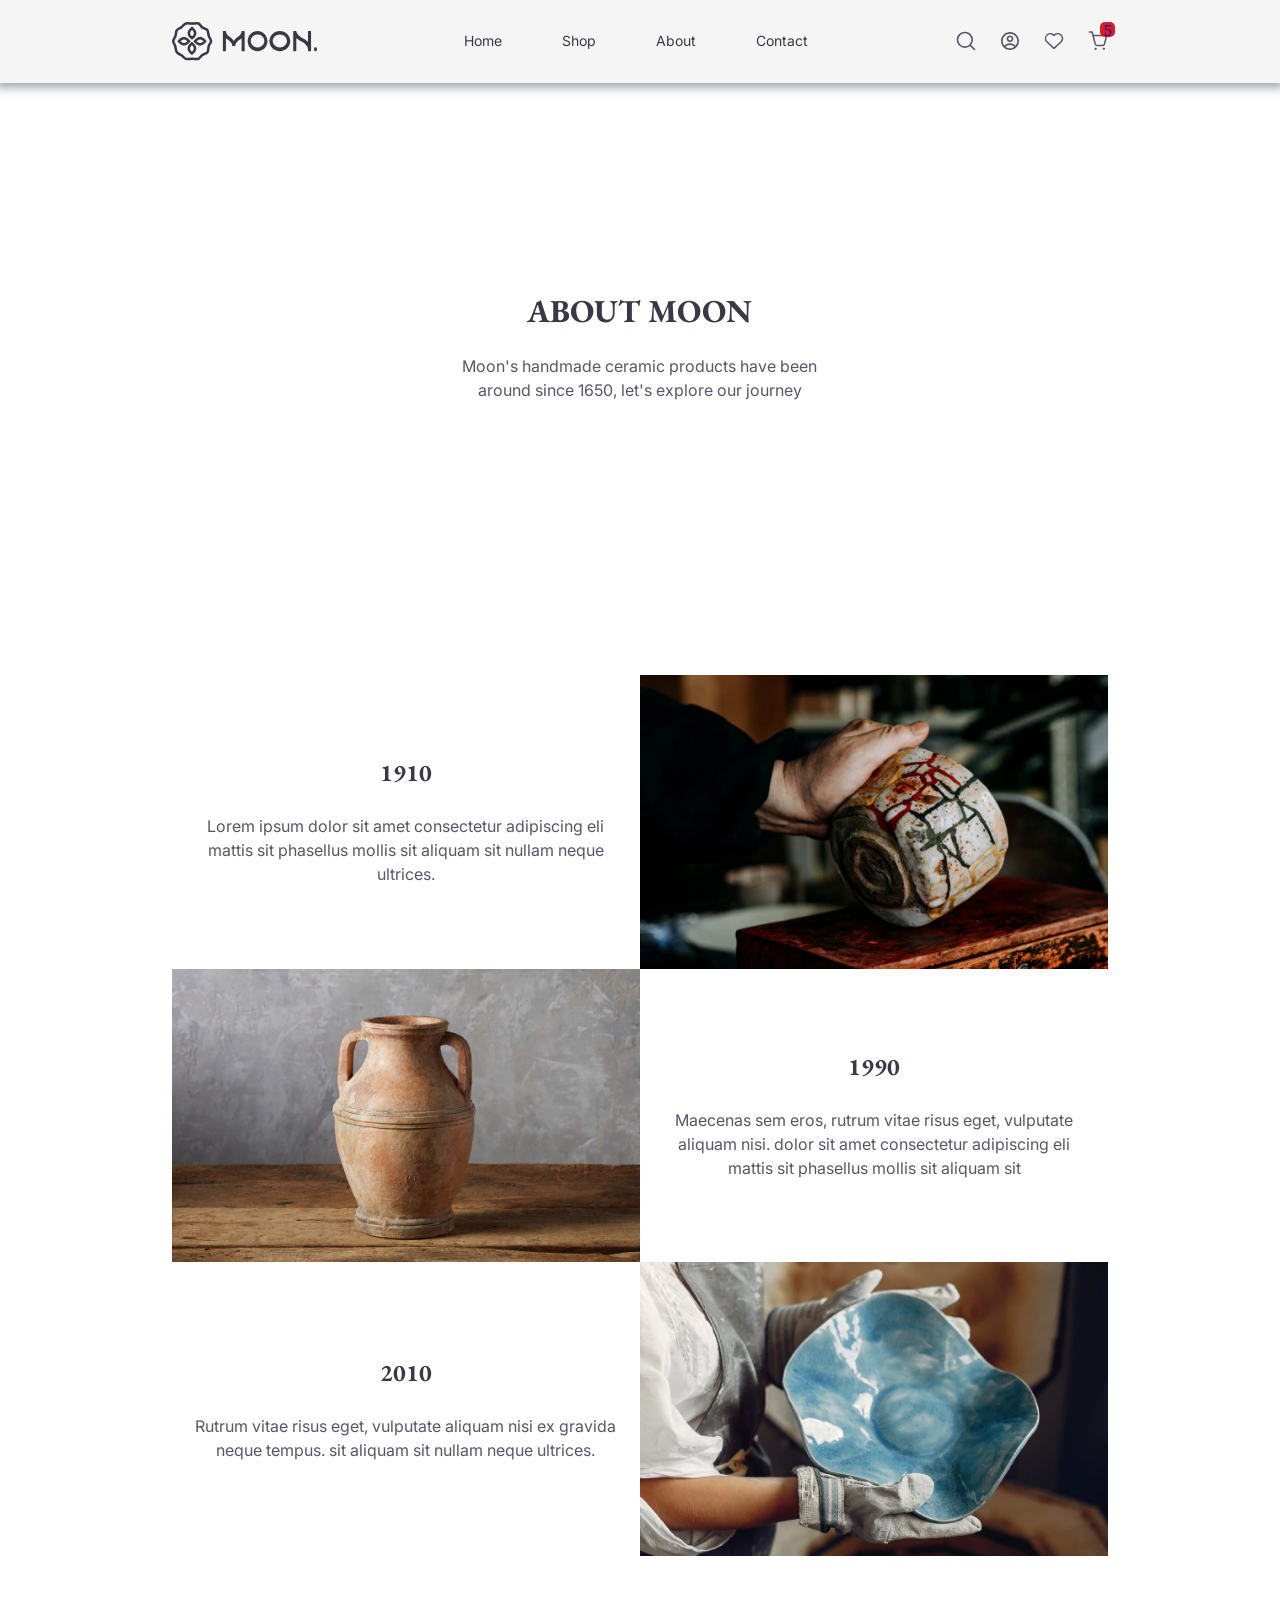
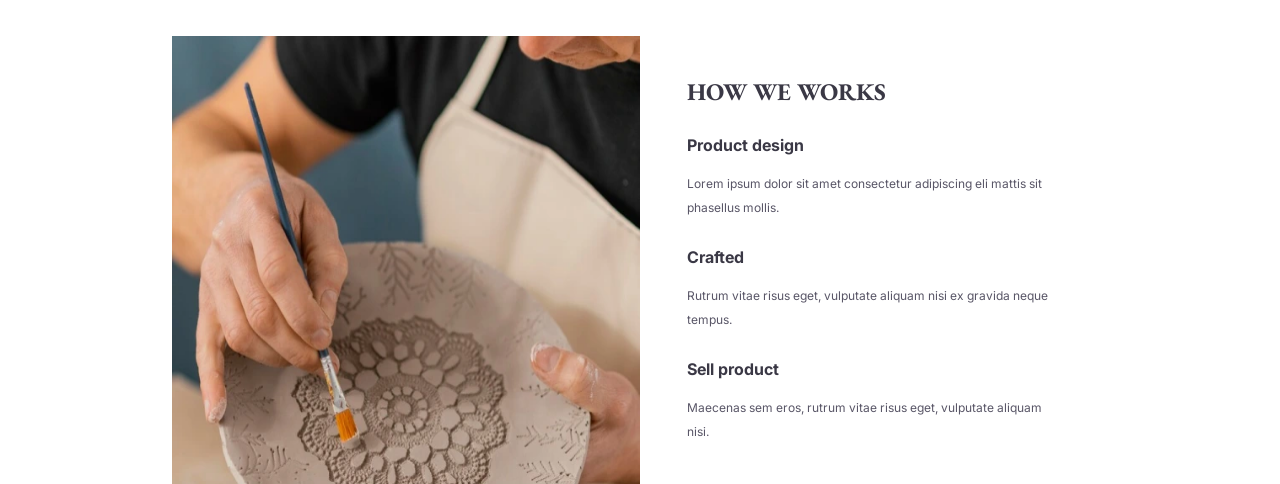
==== about.html @ b79d7571 "history and work part" ====
<!DOCTYPE html>
<html lang="en">
<head>
    <meta charset="UTF-8">
    <meta name="viewport" content="width=device-width, initial-scale=1.0">
    <meta charset="UTF-8">
    <meta name="viewport" content="width=device-width, initial-scale=1.0">
    <title>moon</title>
    <link rel="preconnect" href="https://fonts.googleapis.com">
    <link rel="preconnect" href="https://fonts.gstatic.com" crossorigin>
    <link
        href="https://fonts.googleapis.com/css2?family=EB+Garamond:ital,wght@0,400..800;1,400..800&family=Inter:ital,opsz,wght@0,14..32,100..900;1,14..32,100..900&family=Merriweather+Sans:ital,wght@0,300..800;1,300..800&family=Roboto+Mono:ital,wght@0,100..700;1,100..700&display=swap"
        rel="stylesheet">
    <link rel="stylesheet" href="./assets/css/base.css" />
    <link rel="stylesheet" href="./assets/css/style.css" />
</head>
<body>
    <div class="header">
        <div class="continer">
            <div class="row">
                <div class="menu">
                    <img src="./assets/img/menu/menu.svg" />
                </div>
                <div><!--logo-->
                    <img class="logo" src="./assets/img/menu/logo.svg" />
                    <img class="iconlogo" src="./assets/img/menu/Iconlogo.svg" />
                </div>
                <div class="list">
                    <ul>
                        <li><a href="#home">Home</a> </li>
                        <li><a href="#shop">Shop</a> </li>
                        <li><a href="#about">About</a> </li>
                        <li><a href="#contact">Contact</a> </li>

                    </ul>
                </div>
                <div class="icons">
                    <ul>
                        <li class="search"><a href="#"><img src="./assets/img/icons/Search.svg" /> </a> </li>
                        <li class="avatar"><a href="#"><img src="./assets/img/icons/Avatar.svg" /> </a> </li>
                        <li class="heart"><a href="#"><img src="./assets/img/icons/Heart.svg" /> </a> </li>
                        <li class="cart"><a href="#"><img src="./assets/img/icons/Shopping cart.svg" /></a>
                        </li>
                    </ul>
                </div>
            </div>
        </div>
    </div>
    <main>
        <section class="hero2 ">
            <div class="continer vh-min-75 d-flex d-direction t-align-mid align-center justify-center gp-5">
                <h1 class=" t_transformer mt-4 p-color fsize-l line-h-l ft-garamond">About Moon</h2>
                <p class="w-40 s-color line-h-s fsize-s ft-inter">Moon's handmade ceramic products have been around since 1650, let's explore our journey</p>
            </div>
        </section>
        <section class="history">
            <div class="continer">
                <div class="history_row d-grid grid-temp-2">
                    <div class="tex1910 d-flex d-direction justify-center align-center t-align-mid">
                        <h2 class="mb-5 ft-garamond fsize-mid line-h-m p-color">1910</h2>
                        <p class="ft-inter fsize-s line-h-s s-color">Lorem ipsum dolor sit amet consectetur adipiscing eli mattis sit phasellus mollis sit aliquam sit nullam neque ultrices.</p>
                    </div>
                    <div class="pic1910">
                        <img class="w-100" src="./assets/img/aboutpage/1910pic.webp"/>
                    </div>
                    <div class="pic1990">
                        <img  class="w-100" src="./assets/img/aboutpage/1990pic.webp"/>
                    </div>
                    <div class="tex1990 d-flex d-direction justify-center align-center t-align-mid">
                        <h2 class="mb-5 ft-garamond fsize-mid line-h-m p-color">1990</h2>
                        <p class="ft-inter fsize-s line-h-s s-color">Maecenas sem eros, rutrum vitae risus eget, vulputate aliquam nisi. dolor sit amet consectetur adipiscing eli mattis sit phasellus mollis sit aliquam sit</p>
                    </div>
                    <div class="tex2010 d-flex d-direction justify-center align-center t-align-mid">
                        <h2 class="mb-5 ft-garamond fsize-mid line-h-m p-color">2010</h2>
                        <p class="ft-inter fsize-s line-h-s s-color">Rutrum vitae risus eget, vulputate aliquam nisi ex gravida neque tempus. sit aliquam sit nullam neque ultrices.</p>
                    </div>
                    <div class="pic2010">
                        <img  class="w-100" src="./assets/img/aboutpage/2010pic.webp"/>
                    </div>
                </div>
            </div>
        </section>
        <section class="work pt20-4">
            <div class="continer">
                <div class="work_row d-grid grid-temp-2">
                    <div class="work_pic">
                        <img class="min-h-100" src="./assets/img/aboutpage/how we work.webp"/>
                    </div> 
                    <div class="work-tex d-flex d-direction gp-5 justify-center align-center t-align-left">
                        <h2 class="pt20-2 align-start w-80 fsize-mid weight-700 p-color line-h-m t_transformer ft-garamond">How we works</h2>
                        
                        <div class="w-80">
                            <h3 class="p-color line-h-s ft-inter fsize-s">Product design</h3>
                            <p class="mt-3 fsize-xs ft-inter line-h-s s-color">Lorem ipsum dolor sit amet consectetur adipiscing eli mattis sit phasellus mollis.</p>
                        </div>
                        <div class="w-80">
                            <h3 class="p-color line-h-s ft-inter fsize-s">Crafted</h3>
                            <p class="mt-3 fsize-xs ft-inter line-h-s s-color">Rutrum vitae risus eget, vulputate aliquam nisi ex gravida neque tempus.</p>
                        </div>
                        <div class="w-80">
                            <h3 class="p-color line-h-s ft-inter fsize-s">Sell product</h3>
                            <p class="pb20-2 mt-3 fsize-xs ft-inter line-h-s s-color">Maecenas sem eros, rutrum vitae risus eget, vulputate aliquam nisi.</p>
                        </div>
                    </div>
                </div>
            </div>
        </section>
    </main>
</body>
</html>
---- assets/css/base.css ----
*{
    margin: 0;
    padding: 0;
    box-sizing: border-box;
}
html{
    scroll-behavior: smooth;
    --spacer: 5px;
    --spacer2:20px;
    --fontfamily-inter: "Inter", sans-serif; 
    --fontfamily-garamond:"EB Garamond", serif;
    --fontfamily-sans-serif: "Merriweather Sans","sans-serif";
    --fontfamily-monospace:  "monospace","SFMono-Regular"," Menlo";
    --primarycolor:#3A3845; 
    --secondarycolor:#595667;
    --color-black:#000;
    --color-gray1:#6c757d;
    --color-gray2:#343a40;
    --color-white:#E5E5E5;
    --color-orang:#f4623a;
    --color-daner:#ff0000;
    --color-sucsses:#008000;
    --color-teal:#008080;
}
.continer{
    width:calc( 100% - (20% * 2));
    margin: 0 auto;

}
.row {
display: flex;
flex-wrap: wrap;
align-items: center;
justify-content: space-between;
}
nav{
    list-style-type: none;
}
a{
    text-decoration: none;
}
input{
    border: none;
}
.border_non{
    border: none;
}
.border-rad-1{
    border-radius: 10px;
}
.border-rad-2{
    border-radius: 20px;
}
.border-rad-3{
    border-radius: 30px;
}
.border-rad-4{
    border-radius: 40px;
}
.border-rad-5{
    border-radius: 50px;
}
.border-rad{
    border-radius: var(--spacer);
}
.border-tl{
    border-top-left-radius:var(--spacer);
}
.border-tr{
    border-top-right-radius:var(--spacer);
}
.border-bl{
    border-bottom-left-radius:var(--spacer);
}
.border-br{
    border-bottom-right-radius:var(--spacer);
}
.d-flex{
    display: flex;
}
.gp-1{
    gap: var(--spacer);
}
.gp-2{
    gap: calc(var(--spacer) * 2);
}
.gp-3{
    gap: calc(var(--spacer) * 3);
}
.gp-4{
    gap: calc(var(--spacer) * 4);
}
.gp-5{
    gap: calc(var(--spacer) * 5);
}
.gp-6{
    gap: calc(var(--spacer) * 6);
}
.f-wrap{
    flex-wrap: wrap;
}
.f-nowrap{
    flex-wrap: nowrap;
}
.justify-between{
    justify-content: space-between;
}
.justify-evenly{
    justify-content: space-evenly;
}
.justify-around{
    justify-content: space-around;
}
.justify-start{
    justify-content: flex-start;
}
.justify-center{
    justify-content:center;
}
.justify-end{
    justify-content: flex-end;
}
.align-start{
    align-items: flex-start;
}
.align-center{
    align-items: center;
}
.align-end{
    align-items: flex-end;
}
.align-stretch{
    align-items: stretch;
}
.t-align-left{
    text-align: left;
}
.t-align-mid{
    text-align: center;
}
.t-align-right{
    text-align: right;
}
.d-direction{
flex-direction: column;
}
.d-revdirection{
flex-direction:column-reverse;
}
.f-order-1{
    order: 1;
}
.f-order{
    order: -1;
}
.f-grow{
    flex-grow: 1;
}
.d-grid{
    display: grid
}
.grid-tempauto-1{
    grid-template-columns: repeat(auto-fit , minmax( 150px , 1fr ));
}
.grid-tempauto-2{
    grid-template-columns: repeat(auto-fit , minmax( 250px , 1fr ));
}
.grid-tempauto-3{
    grid-template-columns: repeat(auto-fit , minmax( 300px , 1fr ));
}
.grid-tempauto-4{
    grid-template-columns: repeat(auto-fit , minmax( 350px , 1fr ));
}
.grid-tempauto-5{
    grid-template-columns: repeat(auto-fit , minmax( 400px , 1fr ));
}
.grid-temp-1{
    grid-template-columns: repeat(1,1fr );
}
.grid-temp-2{
    grid-template-columns: repeat(2,1fr );
}
.grid-temp-3{
    grid-template-columns: repeat(3,1fr );
}
.grid-temp-4{
    grid-template-columns: repeat(4,1fr );
}
.grid-temp-5{
    grid-template-columns: repeat(5,1fr );
}
.d-block{
    display: block;
}
.d-hidden{
    display: none;
}
.visible{
    visibility: hidden;
}
.opacity-1{
    opacity: 0;
}
.opacity-2{
    opacity: 0.5;
}
.opacity-3{
    opacity: 1;
}
.flow-hiden{
    overflow: hidden;
}
.flow-scroll{
    overflow:scroll;
}
.flow-auto{
    overflow: auto;
}
.pt-1{
    padding-top: var(--spacer);
}
.pt-2{
    padding-top:calc( var(--spacer) * 2 );
}
.pt-3{
    padding-top:calc( var(--spacer) * 3 );
}
.pt-4{
    padding-top:calc( var(--spacer) * 4 );
}
.pt-5{
    padding-top:calc( var(--spacer) * 5 );
}
.pb-1{
    padding-bottom: var(--spacer);
}
.pb-2{
    padding-bottom:calc( var(--spacer) * 2 );
}
.pb-3{
    padding-bottom:calc( var(--spacer) * 3 );
}
.pb-4{
    padding-bottom:calc( var(--spacer) * 4 );
}
.pb-5{
    padding-bottom:calc( var(--spacer) * 5 );
}
.ptb-1{
    padding-top: var(--spacer);
    padding-bottom: var(--spacer);
}
.ptb-2{
    padding-top:calc( var(--spacer) * 2 );
    padding-bottom:calc( var(--spacer) * 2 );
}
.ptb-3{
    padding-top:calc( var(--spacer) * 3 );
    padding-bottom:calc( var(--spacer) * 3 );
}
.ptb-4{
    padding-top:calc( var(--spacer) * 4 );
    padding-bottom:calc( var(--spacer) * 4 );
}
.ptb-5{
    padding-top:calc( var(--spacer) * 5 );
    padding-bottom:calc( var(--spacer) * 5 );
}
.pr-1{
    padding-right: var(--spacer);
}
.pr-2{
    padding-right:calc( var(--spacer) * 2 );
}
.pr-3{
    padding-right:calc( var(--spacer) * 3 );
}
.pr-4{
    padding-right:calc( var(--spacer) * 4 );
}
.pr-5{
    padding-right:calc( var(--spacer) * 5 );
}
.pl-1{
    padding-left: var(--spacer);
}
.pl-2{
    padding-left:calc( var(--spacer) * 2 );
}
.pl-3{
    padding-left:calc( var(--spacer) * 3 );
}
.pl-4{
    padding-left:calc( var(--spacer) * 4 );
}
.pl-5{
    padding-left:calc( var(--spacer) * 5 );
}
.prl-1{
    padding-right: var(--spacer);
    padding-left: var(--spacer);
}
.prl-2{
    padding-right:calc( var(--spacer) * 2 );
    padding-left:calc( var(--spacer) * 2 );
}
.prl-3{
    padding-right:calc( var(--spacer) * 3 );
    padding-left:calc( var(--spacer) * 3 );
}
.prl-4{
    padding-right:calc( var(--spacer) * 4 );
    padding-left:calc( var(--spacer) * 4 );
}
.prl-5{
    padding-right:calc( var(--spacer) * 5 );
    padding-left:calc( var(--spacer) * 5 );
}
.p-1{
    padding-top: var(--spacer);
    padding-bottom: var(--spacer);
    padding-right: var(--spacer);
    padding-left: var(--spacer);
}
.p-2{
    padding-top:calc( var(--spacer) * 2 );
    padding-bottom:calc( var(--spacer) * 2 );
    padding-right:calc( var(--spacer) * 2 );
    padding-left:calc( var(--spacer) * 2 );
}
.p-3{
    padding-top:calc( var(--spacer) * 3 );
    padding-bottom:calc( var(--spacer) * 3 );
    padding-right:calc( var(--spacer) * 3 );
    padding-left:calc( var(--spacer) * 3 );
}
.p-4{
    padding-top:calc( var(--spacer) * 4 );
    padding-bottom:calc( var(--spacer) * 4 );
    padding-right:calc( var(--spacer) * 4 );
    padding-left:calc( var(--spacer) * 4 );
}
.p-5{
    padding-top:calc( var(--spacer) * 5 );
    padding-bottom:calc( var(--spacer) * 5 );
    padding-right:calc( var(--spacer) * 5 );
    padding-left:calc( var(--spacer) * 5 );
}
.m-auto{
    margin: 0 auto;
}
.mt-1{
    margin-top: var(--spacer);
}
.mt-2{
    margin-top:calc( var(--spacer) * 2 );
}
.mt-3{
    margin-top:calc( var(--spacer) * 3 );
}
.mt-4{
    margin-top:calc( var(--spacer) * 4 );
}
.mt-5{
    margin-top:calc( var(--spacer) * 5 );
}
.mb-1{
    margin-bottom: var(--spacer);
}
.mb-2{
    margin-bottom:calc( var(--spacer) * 2 );
}
.mb-3{
    margin-bottom:calc( var(--spacer) * 3 );
}
.mb-4{
    margin-bottom:calc( var(--spacer) * 4 );
}
.mb-5{
    margin-bottom:calc( var(--spacer) * 5 );
}
.mtb-1{
    margin-top: var(--spacer);
    margin-bottom: var(--spacer);
}
.mtb-2{
    margin-top:calc( var(--spacer) * 2 );
    margin-bottom:calc( var(--spacer) * 2 );
}
.mtb-3{
    margin-top:calc( var(--spacer) * 3 );
    margin-bottom:calc( var(--spacer) * 3 );
}
.mtb-4{
    margin-top:calc( var(--spacer) * 4 );
    margin-bottom:calc( var(--spacer) * 4 );
}
.mtb-5{
    margin-top:calc( var(--spacer) * 5 );
    margin-bottom:calc( var(--spacer) * 5 );
}
.mr-1{
    margin-right: var(--spacer);
}
.mr-2{
    margin-right:calc( var(--spacer) * 2 );
}
.mr-3{
    margin-right:calc( var(--spacer) * 3 );
}
.mr-4{
    margin-right:calc( var(--spacer) * 4 );
}
.mr-5{
    margin-right:calc( var(--spacer) * 5 );
}
.ml-1{
    margin-left: var(--spacer);
}
.ml-2{
    margin-left:calc( var(--spacer) * 2 );
}
.ml-3{
    margin-left:calc( var(--spacer) * 3 );
}
.ml-4{
    margin-left:calc( var(--spacer) * 4 );
}
.ml-5{
    margin-left:calc( var(--spacer) * 5 );
}
.mrl-1{
    margin-right: var(--spacer);
    margin-left: var(--spacer);
}
.mrl-2{
    margin-right:calc( var(--spacer) * 2 );
    margin-left:calc( var(--spacer) * 2 );
}
.mrl-3{
    margin-right:calc( var(--spacer) * 3 );
    margin-left:calc( var(--spacer) * 3 );
}
.mrl-4{
    margin-right:calc( var(--spacer) * 4 );
    margin-left:calc( var(--spacer) * 4 );
}
.mrl-5{
    margin-right:calc( var(--spacer) * 5 );
    margin-left:calc( var(--spacer) * 5 );
}
.m-1{
    margin-top: var(--spacer);
    margin-bottom: var(--spacer);
    margin-right: var(--spacer);
    margin-left: var(--spacer);
}
.m-2{
    margin-top:calc( var(--spacer) * 2 );
    margin-bottom:calc( var(--spacer) * 2 );
    margin-right:calc( var(--spacer) * 2 );
    margin-left:calc( var(--spacer) * 2 );
}
.m-3{
    margin-top:calc( var(--spacer) * 3 );
    margin-bottom:calc( var(--spacer) * 3 );
    margin-right:calc( var(--spacer) * 3 );
    margin-left:calc( var(--spacer) * 3 );
}
.m-4{
    margin-top:calc( var(--spacer) * 4 );
    margin-bottom:calc( var(--spacer) * 4 );
    margin-right:calc( var(--spacer) * 4 );
    margin-left:calc( var(--spacer) * 4 );
}
.m-5{
    margin-top:calc( var(--spacer) * 5 );
    margin-bottom:calc( var(--spacer) * 5 );
    margin-right:calc( var(--spacer) * 5 );
    margin-left:calc( var(--spacer) * 5 );
}
.pt20-1{
    padding-top: var(--spacer2);
}
.pt20-2{
    padding-top:calc( var(--spacer2) * 2 );
}
.pt20-3{
    padding-top:calc( var(--spacer2) * 3 );
}
.pt20-4{
    padding-top:calc( var(--spacer2) * 4 );
}
.pt20-5{
    padding-top:calc( var(--spacer2) * 5 );
}
.pb20-1{
    padding-bottom: var(--spacer2);
}
.pb20-2{
    padding-bottom:calc( var(--spacer2) * 2 );
}
.pb20-3{
    padding-bottom:calc( var(--spacer2) * 3 );
}
.pb20-4{
    padding-bottom:calc( var(--spacer2) * 4 );
}
.pb20-5{
    padding-bottom:calc( var(--spacer2) * 5 );
}
.ptb20-1{
    padding-top: var(--spacer2);
    padding-bottom: var(--spacer2);
}
.ptb20-2{
    padding-top:calc( var(--spacer2) * 2 );
    padding-bottom:calc( var(--spacer2) * 2 );
}
.ptb20-3{
    padding-top:calc( var(--spacer2) * 3 );
    padding-bottom:calc( var(--spacer2) * 3 );
}
.ptb20-4{
    padding-top:calc( var(--spacer2) * 4 );
    padding-bottom:calc( var(--spacer2) * 4 );
}
.ptb20-5{
    padding-top:calc( var(--spacer2) * 5 );
    padding-bottom:calc( var(--spacer2) * 5 );
}
.pr20-1{
    padding-right: var(--spacer2);
}
.pr20-2{
    padding-right:calc( var(--spacer2) * 2 );
}
.pr20-3{
    padding-right:calc( var(--spacer2) * 3 );
}
.pr20-4{
    padding-right:calc( var(--spacer2) * 4 );
}
.pr20-5{
    padding-right:calc( var(--spacer2) * 5 );
}
.pl20-1{
    padding-left: var(--spacer2);
}
.pl20-2{
    padding-left:calc( var(--spacer2) * 2 );
}
.pl20-3{
    padding-left:calc( var(--spacer2) * 3 );
}
.pl20-4{
    padding-left:calc( var(--spacer2) * 4 );
}
.pl20-5{
    padding-left:calc( var(--spacer2) * 5 );
}
.prl20-1{
    padding-right: var(--spacer2);
    padding-left: var(--spacer2);
}
.prl20-2{
    padding-right:calc( var(--spacer2) * 2 );
    padding-left:calc( var(--spacer2) * 2 );
}
.prl20-3{
    padding-right:calc( var(--spacer2) * 3 );
    padding-left:calc( var(--spacer2) * 3 );
}
.prl20-4{
    padding-right:calc( var(--spacer2) * 4 );
    padding-left:calc( var(--spacer2) * 4 );
}
.prl20-5{
    padding-right:calc( var(--spacer2) * 5 );
    padding-left:calc( var(--spacer2) * 5 );
}
.p20-1{
    padding-top: var(--spacer2);
    padding-bottom: var(--spacer2);
    padding-right: var(--spacer2);
    padding-left: var(--spacer2);
}
.p20-2{
    padding-top:calc( var(--spacer2) * 2 );
    padding-bottom:calc( var(--spacer2) * 2 );
    padding-right:calc( var(--spacer2) * 2 );
    padding-left:calc( var(--spacer2) * 2 );
}
.p20-3{
    padding-top:calc( var(--spacer2) * 3 );
    padding-bottom:calc( var(--spacer2) * 3 );
    padding-right:calc( var(--spacer2) * 3 );
    padding-left:calc( var(--spacer2) * 3 );
}
.p20-4{
    padding-top:calc( var(--spacer2) * 4 );
    padding-bottom:calc( var(--spacer2) * 4 );
    padding-right:calc( var(--spacer2) * 4 );
    padding-left:calc( var(--spacer2) * 4 );
}
.p20-5{
    padding-top:calc( var(--spacer2) * 5 );
    padding-bottom:calc( var(--spacer2) * 5 );
    padding-right:calc( var(--spacer2) * 5 );
    padding-left:calc( var(--spacer2) * 5 );
}
.mt20-1{
    margin-top: var(--spacer2);
}
.mt20-2{
    margin-top:calc( var(--spacer2) * 2 );
}
.mt20-3{
    margin-top:calc( var(--spacer2) * 3 );
}
.mt20-4{
    margin-top:calc( var(--spacer2) * 4 );
}
.mt20-5{
    margin-top:calc( var(--spacer2) * 5 );
}
.mb20-1{
    margin-bottom: var(--spacer2);
}
.mb20-2{
    margin-bottom:calc( var(--spacer2) * 2 );
}
.mb20-3{
    margin-bottom:calc( var(--spacer2) * 3 );
}
.mb20-4{
    margin-bottom:calc( var(--spacer2) * 4 );
}
.mb20-5{
    margin-bottom:calc( var(--spacer2) * 5 );
}
.mtb20-1{
    margin-top: var(--spacer2);
    margin-bottom: var(--spacer2);
}
.mtb20-2{
    margin-top:calc( var(--spacer2) * 2 );
    margin-bottom:calc( var(--spacer2) * 2 );
}
.mtb20-3{
    margin-top:calc( var(--spacer2) * 3 );
    margin-bottom:calc( var(--spacer2) * 3 );
}
.mtb20-4{
    margin-top:calc( var(--spacer2) * 4 );
    margin-bottom:calc( var(--spacer2) * 4 );
}
.mtb20-5{
    margin-top:calc( var(--spacer2) * 5 );
    margin-bottom:calc( var(--spacer2) * 5 );
}
.mr20-1{
    margin-right: var(--spacer2);
}
.mr20-2{
    margin-right:calc( var(--spacer2) * 2 );
}
.mr20-3{
    margin-right:calc( var(--spacer2) * 3 );
}
.mr20-4{
    margin-right:calc( var(--spacer2) * 4 );
}
.mr20-5{
    margin-right:calc( var(--spacer2) * 5 );
}
.ml2020-1{
    margin-left: var(--spacer2);
}
.ml20-2{
    margin-left:calc( var(--spacer2) * 2 );
}
.ml20-3{
    margin-left:calc( var(--spacer2) * 3 );
}
.ml20-4{
    margin-left:calc( var(--spacer2) * 4 );
}
.ml20-5{
    margin-left:calc( var(--spacer2) * 5 );
}
.mrl20-1{
    margin-right: var(--spacer2);
    margin-left: var(--spacer2);
}
.mrl20-2{
    margin-right:calc( var(--spacer2) * 2 );
    margin-left:calc( var(--spacer2) * 2 );
}
.mrl20-3{
    margin-right:calc( var(--spacer2) * 3 );
    margin-left:calc( var(--spacer2) * 3 );
}
.mrl20-4{
    margin-right:calc( var(--spacer2) * 4 );
    margin-left:calc( var(--spacer2) * 4 );
}
.mrl20-5{
    margin-right:calc( var(--spacer2) * 5 );
    margin-left:calc( var(--spacer2) * 5 );
}
.m20-1{
    margin-top: var(--spacer2);
    margin-bottom: var(--spacer2);
    margin-right: var(--spacer2);
    margin-left: var(--spacer2);
}
.m20-2{
    margin-top:calc( var(--spacer2) * 2 );
    margin-bottom:calc( var(--spacer2) * 2 );
    margin-right:calc( var(--spacer2) * 2 );
    margin-left:calc( var(--spacer2) * 2 );
}
.m20-3{
    margin-top:calc( var(--spacer2) * 3 );
    margin-bottom:calc( var(--spacer2) * 3 );
    margin-right:calc( var(--spacer2) * 3 );
    margin-left:calc( var(--spacer2) * 3 );
}
.m20-4{
    margin-top:calc( var(--spacer2) * 4 );
    margin-bottom:calc( var(--spacer2) * 4 );
    margin-right:calc( var(--spacer2) * 4 );
    margin-left:calc( var(--spacer2) * 4 );
}
.m20-5{
    margin-top:calc( var(--spacer2) * 5 );
    margin-bottom:calc( var(--spacer2) * 5 );
    margin-right:calc( var(--spacer2) * 5 );
    margin-left:calc( var(--spacer2) * 5 );
}
.fsize-xs{
    font-size:clamp(9px, 2vw, 12px);
}
.fsize-s{
    font-size: clamp(12px, 2vw, 16px);
}
.fsize-mid{
font-size:clamp(15px, 2vw, 24px);
}
.fsize-l{
    font-size: clamp(17px, 5vw, 32px);
}
.fsize-xl{
    font-size:clamp(18px, 5vw, 48px) ;
}
.t_transformer{
    text-transform:uppercase;
}
.ft-inter{
    font-family:  var(--fontfamily-inter);
}
.ft-garamond{
    font-family:var(--fontfamily-garamond) ;
}
.ft-sans-serif{
    font-family: var(--fontfamily-sans-serif);
}
.ft-monospace{
    font-family:var(--fontfamily-monospace) ;
}
.weight-500{
    font-weight: 500;
}
.weight-700{
    font-weight: 700;
}
.line-h-s{
    line-height: 24px;
}
.line-h-m{
    line-height: 32px;
}
.line-h-l{
    line-height: 36px;
}
.p-color{
    color:var(--primarycolor);
}
.s-color{
    color: var(--secondarycolor);
}
.black{
    color:var(--color-black);
}
.white{
    color:var(--color-white);
}
.gray-1{
    color: var(--color-gray1);
}
.gray-2{
    color: var(--color-gray2);
}
.orange{
    color:var(--color-orang);
}
.danger{
    color: var(--color-daner);
}
.sucsses{
    color:var(--color-sucsses);
}
.teal{
    color:var(--color-teal);
}
.p-bground{
background-color: var(--primarycolor);
}
.s-bground{
    background-color:var(--secondarycolor);
}
.bg-black{
    background-color: var(--color-black);
}
.bg-white{
    background-color: var(--color-white);
}
.bg-gray-1{
    background-color: var(--color-gray1);
}
.bg-gray-2{
    background-color: var(--color-gray2);
}
.bg-orange{
    background-color: var(--color-orang);
}
.bg-danger{
    background-color: var(--color-daner);
}
.bg-sucsses{
    background-color: var(--color-sucsses);
}
.bg-teal{
    background-color:var(--color-teal);
}

.min-h-100{
    min-height: 100%;
}
.min-h-80{
    min-height: 80%;
}
.min-h-70{
    min-height:70%;
}
.min-h-60{
    min-height: 60%;
}
.min-h-50{
    min-height:50%;
}
.min-h-40{
    min-height: 40%;
}
.min-h-30{
    min-height: 30%;
}
.min-h-20{
    min-height: 20%;
}
.min-h-10{
    min-height: 10%;
}
.vh-min-100{
    min-height: 100vh;
}
.vh-min-75{
    min-height: 75vh;
}
.vh-min-50{
    min-height: 50vh;
}
.vh-min-35{
    min-height: 35vh;
}
.vh-min-25{
    min-height: 25vh;
}
.w-100{
    width: 100%;
}
.w-90{
    width: 90%;
}
.w-80{
    width: 80%;
}
.w-70{
    width: 70%;
}
.w-75{
    width: 75%;
}
.w-60{
    width: 60%;
}
.w-50{
    width: 50%;
}
.w-40{
    width: 40%;
}
.w-35{
    width: 35%;
}
.w-25{
    width: 25%;
}
.w-10{
    width: 10%;
}
.pos-flex{
    position:fixed ;
}
.pos-abso{
    position:absolute ;
}
.pos-rel{
    position:relative ;
}
.pos-sta{
    position: static;
}
.index9{
    z-index: 9;
}
.index4{
    z-index:4 ;
}
.index3{
    z-index: 3;
}
.index2{
    z-index: 2;
}
.index1{
    z-index: 1;
}
.card{
    display: flex;
    flex-direction: column;
    justify-content: center;
    align-items: center;
    gap:10px;
}
---- assets/css/style.css ----
* {
    margin: 0;
    padding: 0;
    box-sizing: border-box;
}

html {
    scroll-behavior: smooth;
    --Primarycolor: #3A3845;
    --Primaryfontfamily: "Inter", sans-serif;
    --secondarecolor:#CAC9CF;
}

.header {
    padding: 21.84px 0;
    position: fixed;
    width: 100%;
    z-index: 9;
    background-color: whitesmoke;
    box-shadow: 0 0 10px 4px #6c757db6;
}

.menu {
    display: none;
}

.iconlogo {
    display: none;
}

.continer {
    width: calc(100% - (13.4% * 2));
    /* 165px = 13.4% */
    margin: 0 auto;
}

.row {
    display: flex;
    flex-wrap: wrap;
    align-items: center;
    justify-content: space-between;
}

.list ul {
    display: flex;
    gap: 60px;
    list-style-type: none;
}

.list a {
    text-decoration-line: none;
    color: var(--Primarycolor);
    font-family: var(--Primaryfontfamily);
    font-size: 14px;
    font-weight: 400;
    transition-property: color;
    transition-duration: 1s;
}

.header a:hover {
    color: #826f66b5;
}

.icons ul {
    display: flex;
    gap: 24px;
    list-style-type: none;
}

.icons li:hover {
    background-color: #826f66b5;
}

.icons li {
    transition: background-color 1s;
}

.cart {
    position: relative;
}

.cart a::after {
    text-align: center;
    content: '5';
    position: absolute;
    bottom: 14px;
    left: 12px;
    width: 15px;
    height: 15px;
    background-color: rgba(213, 17, 17, 0.941);
    border-radius: 5px;
}

@media screen and (min-width:0) and (max-width:300px) {
    .iconlogo {
        display: flex;
    }

    .logo {
        display: none;
    }

    .menu {
        display: flex;
        width: 20px;
        height: 20px;
        transition: background-color 1s;
    }

    .menu:hover {
        background-color: #826f66b5;
    }

    .search,
    .avatar,
    .heart {
        display: none;
    }

    .cart {
        display: block;
    }

    .list {
        display: none;
    }
}

@media screen and (min-width:301px) and (max-width:700px) {
    .menu {
        display: flex;
        width: 20px;
        height: 20px;
        transition: background-color 1s;
    }

    .menu:hover {
        background-color: #826f66b5;
    }

    .search,
    .avatar,
    .heart {
        display: none;
    }

    .cart {
        display: block;
    }

    .list {
        display: none;
    }
}

@media screen and (min-width:700px) and (max-width:890px) {
    .list ul {
        gap: 20px;
    }

    .icons ul {
        gap: 10px;
    }
}

@media screen and (min-width:891px) and (max-width:955px) {
    .list ul {
        gap: 30px;
    }

    .icons ul {
        gap: 12px;
    }
}

.heroBG {
    background-image: url(./../img/herobg/background.svg);
    background-size: cover;
    position: relative;
    height: 100vh;
}

.hero_text {
    display: flex;
    flex-direction: column;
    align-items: center;
    justify-content: center;
    background-color: #826F66;
    width: 34%;
    height: 100%;
    text-align: center;
    position: absolute;
    left: 13.4%;
    top: 0%;
}

.hero_text p {
    margin: 42px 0 20px 0;
    max-width: 273px;
    color: #FFFDFB;
    font-family: var(--Primaryfontfamily);
    font-size: clamp(8px, 2vw, 16px);
    font-weight: 400;
    line-height: 24px;
}

.hero_text h2 {
    margin-bottom: 42px;
    max-width: 245px;
    color: #FFFDFB;
    font-family: "EB Garamond", serif;
    font-size: clamp(18px, 5vw, 36px);
    font-weight: 700;
    line-height: 40px;
    letter-spacing: 1px;
}

.hero_text a {
    color: #826F66;
    background-color: white;
    padding: 15px 71px;
    text-decoration: none;
    font-family: var(--Primaryfontfamily);
    font-size: clamp(7px, 2vw, 14px);
    font-weight: 600;
    line-height: 20px;
}

@media screen and (min-width:0) and (max-width:768px) {
    .hero {
        flex-direction: column;
    }

    .heroBG {
        height: 400px;
        width: 100%;
        background-position: 88%;
    }

    .hero_text {
        position: static;
        width: 100%;
        height: 400px;
    }
}

@media screen and (min-width:769px) and (max-width:900px) {
    .heroBG {
        background-position: 77%;
    }
}

.collection_section {
    padding: 40px 0;
}

.collection_section .row {
    gap: 30px;
    display: grid;
    grid-template-columns: repeat(auto-fit, minmax(200px, 1fr));
}

.collection h2 {
    color: var(--Primarycolor);
    font-family: var(--Primaryfontfamily);
    font-size: clamp(9px, 2vw, 18px);
    font-weight: 600;
    text-transform: uppercase;
}

.collection_details a {
    color: var(--Primarycolor);
    font-family: var(--Primaryfontfamily);
    font-size: clamp(8px, 2vw, 14px);
    font-weight: 600;
    text-decoration: none;
}

.collection {
    position: relative;
}

.collection_details {
    display: flex;
    flex-direction: column;
    justify-content: center;
    align-items: center;
    position: absolute;
    gap: 10px;
    inset: 0;
    background-color: #826f66b5;
    opacity: 0;
    transition: 0.8s;
}

.collection:hover .collection_details {
    opacity: 1;
}

.sale {
    text-align: center;
    position: absolute;
    z-index: 1;
    width: 40px;
    height: 40px;
    background-color: red;
    border-bottom-right-radius: 28px;
}

img {
    width: 100%;
    display: block;
}

@media screen and (min-width:0) and (max-width:1200px) {
    .collection_section .row {
        grid-template-columns: none;
        grid-auto-flow: column;
        grid-auto-columns: 200px;
        overflow-x: auto;
    }
}

.offers {
    padding: 40px 0;
}

.offers .row {
    display: grid;
    grid-template-columns: repeat(auto-fit, minmax(200px, 1fr));
}

.offer {
    text-align: center;

}

.offer img {
    width: 100%;
    object-fit: cover;
    min-height: 100%;
}

.introduction {
    display: flex;
    flex-wrap: wrap;
    flex-direction: column;
    justify-content: center;
    align-items: center;
}

.introduction h2 {
    font-family: "EB Garamond", serif;
    margin-top: 35px;
    font-size: clamp(16px, 3vw, 28px);
    color: var(--Primarycolor);
    line-height: 32px;
    letter-spacing: 1px;
    text-transform: uppercase;
    font-weight: 700;
    max-width: 398px;
}

.introduction p {
    font-family: var(--Primaryfontfamily);
    color: #595667;
    font-size: clamp(10px, 2vw, 16px);
    font-weight: 400;
    line-height: 24px;
    margin: 24px 0 32px 0;
    max-width: 398px;
}

.introduction a {
    font-family: var(--Primaryfontfamily);
    color: var(--Primarycolor);
    font-size: clamp(8px, 2vw, 14px);
    font-weight: 700;
    margin-bottom: 35px;
    line-height: 20px;
    letter-spacing: 1.3px;
    text-transform: uppercase;
    cursor: pointer;
    transition: color 1s, background-color 1s;

}

.introduction a:hover {
    color: #826F66;
    background-color: rgb(50, 50, 50);
}

@media screen and (min-width:0) and (max-width:690px) {
    .introduction h2 {
        margin-top: 0;
    }

    .offers {
        padding: 0;
    }

    .offers .row {
        grid-template-columns: repeat(1, 1fr);
    }

    .offer img {
        min-width: 100vw;
    }

    .offers .continer {
        width: 100%;
    }
}

@media screen and (min-width:700px) and (max-width:1030px) {
    
    .offers {
        padding: 0;
    }
    .offers .row {
        grid-template-columns: repeat(1, 1fr);
    }
}

.bestsellers {
    text-align: center;
    padding: 40px 0;
    background-color: rgb(237, 239, 239);
}

.title {
    font-family: "EB Garamond", serif;
    font-size: clamp(15px, 5vw, 30px);
    font-weight: 700;
    line-height: 36px;
    text-transform: uppercase;
    color: var(--Primarycolor);
    margin-bottom: 48px;
}

.bestsellers .row {
    gap: 30px;
    display: grid;
    grid-template-columns: repeat(auto-fit, minmax(200px, 1fr));
}
.bestseller_item, .item{
    box-shadow: 0 0 20px -15px #6c757db6;
}

.item_discrebtion {
    text-align: left;
}

.item_discrebtion h3 {
    font-family: var(--Primaryfontfamily);
    color: var(--Primarycolor);
    font-size: clamp(10px, 2vw, 14px);
    font-weight: 600;
    line-height: 20px;
    letter-spacing: 0.7px;
    text-transform: uppercase;
    margin-bottom: 12px;
    margin-top: 24px;
    height: 30px;
}

.price {
    font-family: var(--Primaryfontfamily);
    color: var(--Primarycolor);
    font-size: clamp(10px, 2vw, 14px);
    font-weight: 600;
    line-height: 20px;
}

.discrebtion {
    font-family: var(--Primaryfontfamily);
    color: #807F86;
    font-size: clamp(10px, 2vw, 14px);
    font-weight: 400;
    line-height: 22px;
    margin: 24px 0 58px 0;
    height: 70px;
}

.add_to_cart {
    font-family: var(--Primaryfontfamily);
    color: var(--Primarycolor);
    font-size: clamp(10px, 2vw, 12px);
    font-weight: 600;
    line-height: 18px;
    letter-spacing: 1px;
    padding: 15px 18px;
    text-transform: uppercase;
    background-color: white;
    border: black solid 1px;
    width: 100%;
    margin-bottom: 40px;
    transition: background-color 1.2s, color 1.2s;
    cursor: pointer;
}

.bestseller_item:hover .add_to_cart {
    background-color: #826F66;
    color: white;
}

@media screen and (min-width:0) and (max-width:400px) {

    .bestsellers .row {
        grid-template-columns: repeat(1, 1fr);
    }
}

@media screen and (min-width:401px) and (max-width:588px) {

    .bestsellers .row {
        grid-template-columns: repeat(2, 1fr);
    }
}

.about {
    padding: 40px 0;
}

.about .row {
    display: grid;
    grid-template-columns: repeat(2, minmax(310px, 1fr));
}

.aboutus {
    height: 350px;
    text-align: center;
}

.aboutus div {
    height: 100%;
}

.aboutus img {
    height: 100%;
    object-fit: cover;
    display: block;
}

@media screen and (min-width:0) and (max-width:699px) {
    .introduction h2 {
        margin-top: 0;
    }

    .aboutus .introduction a {
        margin-bottom: 0;
    }

    .about {
        padding: 0;
    }

    .aboutus img {
        height: 100%;
    }

    .aboutus {
        height: 312px;
    }

    .about .continer {
        width: 100%;
    }

    .about .row {
        grid-template-columns: repeat(1, 1fr);
    }

    .lastimg {
        order: 1;
    }
}

@media screen and (min-width:700px) and (max-width:1030px) {

    .about .row {
        display: grid;
        grid-template-columns: repeat(1, 1fr);
    }

    .about {
        padding: 0;
    }
    .lastimg {
        order: 1;
    }
}
.new_arrivals{
    padding: 40px 0;
    text-align: center;
}
.new_arrivals .row{
    display: grid;
    grid-template-columns: repeat(auto-fit,minmax(200px,1fr));
    gap: 30px;
}
.addtocart{
      font-family: var(--Primaryfontfamily);
    color: var(--Primarycolor);
    font-size: clamp(10px, 2vw, 12px);
    font-weight: 600;
    line-height: 18px;
    letter-spacing: 1px;
    padding: 15px 18px;
    text-transform: uppercase;
    background-color: white;
    border: black solid 1px;
    width: 100%;
    margin-bottom: 40px;
    transition: background-color 1.2s , color 1.2s;
    cursor: pointer;
}
.item:hover .addtocart{
    background-color: #826f66b5;
    color: white;
}
@media screen and (min-width:0) and (max-width:400px) {

    .new_arrivals .row {
        grid-template-columns: repeat(1, 1fr);
    }
}

@media screen and (min-width:401px) and (max-width:588px) {

    .new_arrivals .row {
        grid-template-columns: repeat(2, 1fr);
    }
}
.ourblog{
    padding: 40px 0;
    text-align: center;   
}
.ourblog .row{
display: grid;
grid-template-columns: repeat(auto-fit,minmax(200px,1fr));   
}
.introduction h3{
    font-family: var(--Primaryfontfamily);
    color: #807F86;
    font-size: clamp(10px, 2vw, 18px);
    font-weight: 600;
    line-height: 24px;
    letter-spacing: 1px;
    text-transform: uppercase;
    margin-top: 35px;
    margin-bottom: 24px;
}
@media screen and (min-width:0) and (max-width:690px) {
    .introduction h3 {
        margin-top: 0;
    }

    .ourblog {
        padding: 0;
    }

    .ourblog .row {
        grid-template-columns: repeat(1, 1fr);
    }

    .blog img {
        min-width: 100vw;
    }

    .ourblog .continer {
        width: 100%;
    }
}

@media screen and (min-width:700px) and (max-width:1030px) {
    
    .ourblog {
        padding: 0;
    }
    .ourblog .row {
        grid-template-columns: repeat(1, 1fr);
    }
}
.signup{
    padding: 40px 0;
    text-align: center;
    display: flex;
    flex-direction: column;
    justify-content: center;
    align-items: center;
    gap: 24px;
}
.signup h3{
    font-family: var(--Primaryfontfamily);
    color: #595667;
    font-size: clamp(10px, 2vw, 16px);
    font-weight: 600;
    line-height: 22px;
}
.signup h2{
    font-family: "EB Garamond", serif;
    font-size:clamp(17px, 3vw, 28px);
    color: var(--Primarycolor);
    line-height:32px;
    letter-spacing: 1px;
    text-transform: uppercase;
    font-weight: 700;
}
input{
    width: 398px;
    text-align: center;
    padding: 14px 0;
    border:none;
    border-bottom: #3A3845 1px solid;
    font-family: var(--Primaryfontfamily);
    color: #595667;
    font-size: clamp(10px, 2vw, 16px);
    font-weight: 400;
    line-height: 24px;
}
.signup a{
    margin-top: 8px;
    padding: 12px 24px;
    border: #3A3845 1px solid;
    text-decoration: none;
    color: #3A3845;
    font-family: var(--Primaryfontfamily);
    font-size: clamp(10px, 2vw, 14px);
    font-weight: 700;
    line-height: 20px;
    letter-spacing: 1.3px;
    text-transform: uppercase;
    cursor: pointer;
    transition: color 1s ,background-color 2s ;

}
.signup a:hover{
    color: #826f66b5;
    background-color: black;
}
@media screen and ( min-width:0 ) and ( max-width:300px ){
    input{
        width: 150px;
    }
.signup{
    max-width: 350px;
    margin: 0 auto;
}
}
@media screen and ( min-width:301px ) and ( max-width:600px ){
    input{
        width: 250px;
    }
.signup{
    max-width: 350px;
    margin: 0 auto;
}
}
.footer{
    background-color: var(--Primarycolor);
}
.footer .row{
    display: flex;
    flex-direction: column;
}
.footer_top{
    border-bottom: solid 1px var(--secondarecolor);
    display: flex;
}
.Get_started{
    width: 35%;
    display: flex;
    flex-direction: column;
    align-items:flex-start;
    justify-content: flex-start;
    text-align: left;
    border-right: solid 1px var(--secondarecolor);
    margin-top: 48px;
    margin-left: 80px;
    gap: 24px;
}
.Get_started img{
    width: fit-content;
}
.Get_started p{
    color: var(--secondarecolor);
    font-family: var(--Primaryfontfamily);
    font-size: small;
    width: 80%;
}
.Get_started a::after{
    content: "\2192";
}
.Get_started a{
    text-decoration: none;
    color: var(--secondarecolor);
    border: solid 1px var(--secondarecolor);
    padding: 12px 18px;
    font-family: var(--Primaryfontfamily);
    font-size: x-small;
    text-transform: uppercase;
    margin-top: 8px;
}
.links{
    display:flex;
    gap: 62px;
    margin-top: 58px;
    margin-left: 80px;
    margin-bottom: 80px;
    justify-content: flex-start;
    align-items: flex-start;
}
.links ul{
    list-style-type: none;
    display: flex;
    flex-direction: column;
    gap: 20px;
    font-size: x-small;
    font-family: var(--Primaryfontfamily);
    color: var(--secondarecolor);
}
.link_list{
    width: fit-content;
}
.links h3{
    text-align: center;
    color: var(--secondarecolor);
    font-size: small;
    font-family: var(--Primaryfontfamily);
    margin-bottom: 30px;
    letter-spacing: 1px;
}
.footer_botom{
    text-align: center;
    color: var(--secondarecolor);
    font-size: x-small;
    font-family: var(--Primaryfontfamily);
    padding: 32px 0;
}
@media screen and ( min-width:0 ) and ( max-width:700px ){
    .footer .continer{
        width: 95%;
    }
    .footer_top{
        flex-direction: column;
    }
    .Get_started{
        border-right: none;
        border-bottom: solid 1px var(--secondarecolor);
        width: 100%;
        margin: 0;
        margin-top: 32px;
    }
    .Get_started a{
        margin-bottom: 30px;
    }
    .links{
        flex-wrap: wrap;
        margin-left: 0;
        margin-top: 30px;
        margin-bottom: 30px;
    }
}
@media screen and ( min-width:701px ) and ( max-width:950px ){
    .footer .continer{
        width: 95%;
    }
}
/*===========About page============*/
/*hero part*/
@media screen and ( min-width:0 ) and ( max-width:600px ){
    .continer{
        width: 85%;
    }
}
@media screen and ( min-width:0 ) and ( max-width:460px ){
    .hero2 p{
        width: 80%;
    }
}
@media screen and ( min-width:461px ) and ( max-width:860px ){
    .hero2 p{
        width: 70%;
    }
}

.history p{
max-width: 435px;
}

@media screen and ( min-width:0 ) and ( max-width:450px ){
    .history .continer{
        width: 100%;
    }
    .history_row{
        grid-template-columns: repeat(1,1fr);
    }
    .history p{
        width: 70%
    }
    .pic1910{
        order: 0;
    }
    .tex1910{
        order: 1;
        min-height: 274px;
    } 
    .pic1990{
        order: 2;
    }
    .tex1990{
        order: 3;
        min-height: 274px;
    }
    .pic2010{
        order: 4;
    }
    .tex2010{
        order: 5;
        min-height: 274px;
    }
}
@media screen and ( min-width:451px) and ( max-width:900px ){
    .history .continer{
        width: 80%;
    }
    .history_row{
        grid-template-columns: repeat(1,1fr);
    }
    .history p{
        width: 70%
    }
    .pic1910{
        order: 0;
    }
    .tex1910{
        order: 1;
        min-height: 274px;
    } 
    .pic1990{
        order: 2;
    }
    .tex1990{
        order: 3;
        min-height: 274px;
    }
    .pic2010{
        order: 4;
    }
    .tex2010{
        order: 5;
        min-height: 274px;
    }
}

@media screen and ( min-width:0 ) and ( max-width:450px ){
    .work .continer{
        width: 100%;
    }
    .work_row{
        grid-template-columns: repeat(1,1fr);
    }
}
@media screen and ( min-width:451px) and ( max-width:800px ){
    .work .continer{
        width: 80%;
    }
    .work_row{
        grid-template-columns: repeat(1,1fr);
    }
}
@media screen and ( min-width:801px) and ( max-width:1000px){
    .work .continer{
        width: 85%;
    }
}
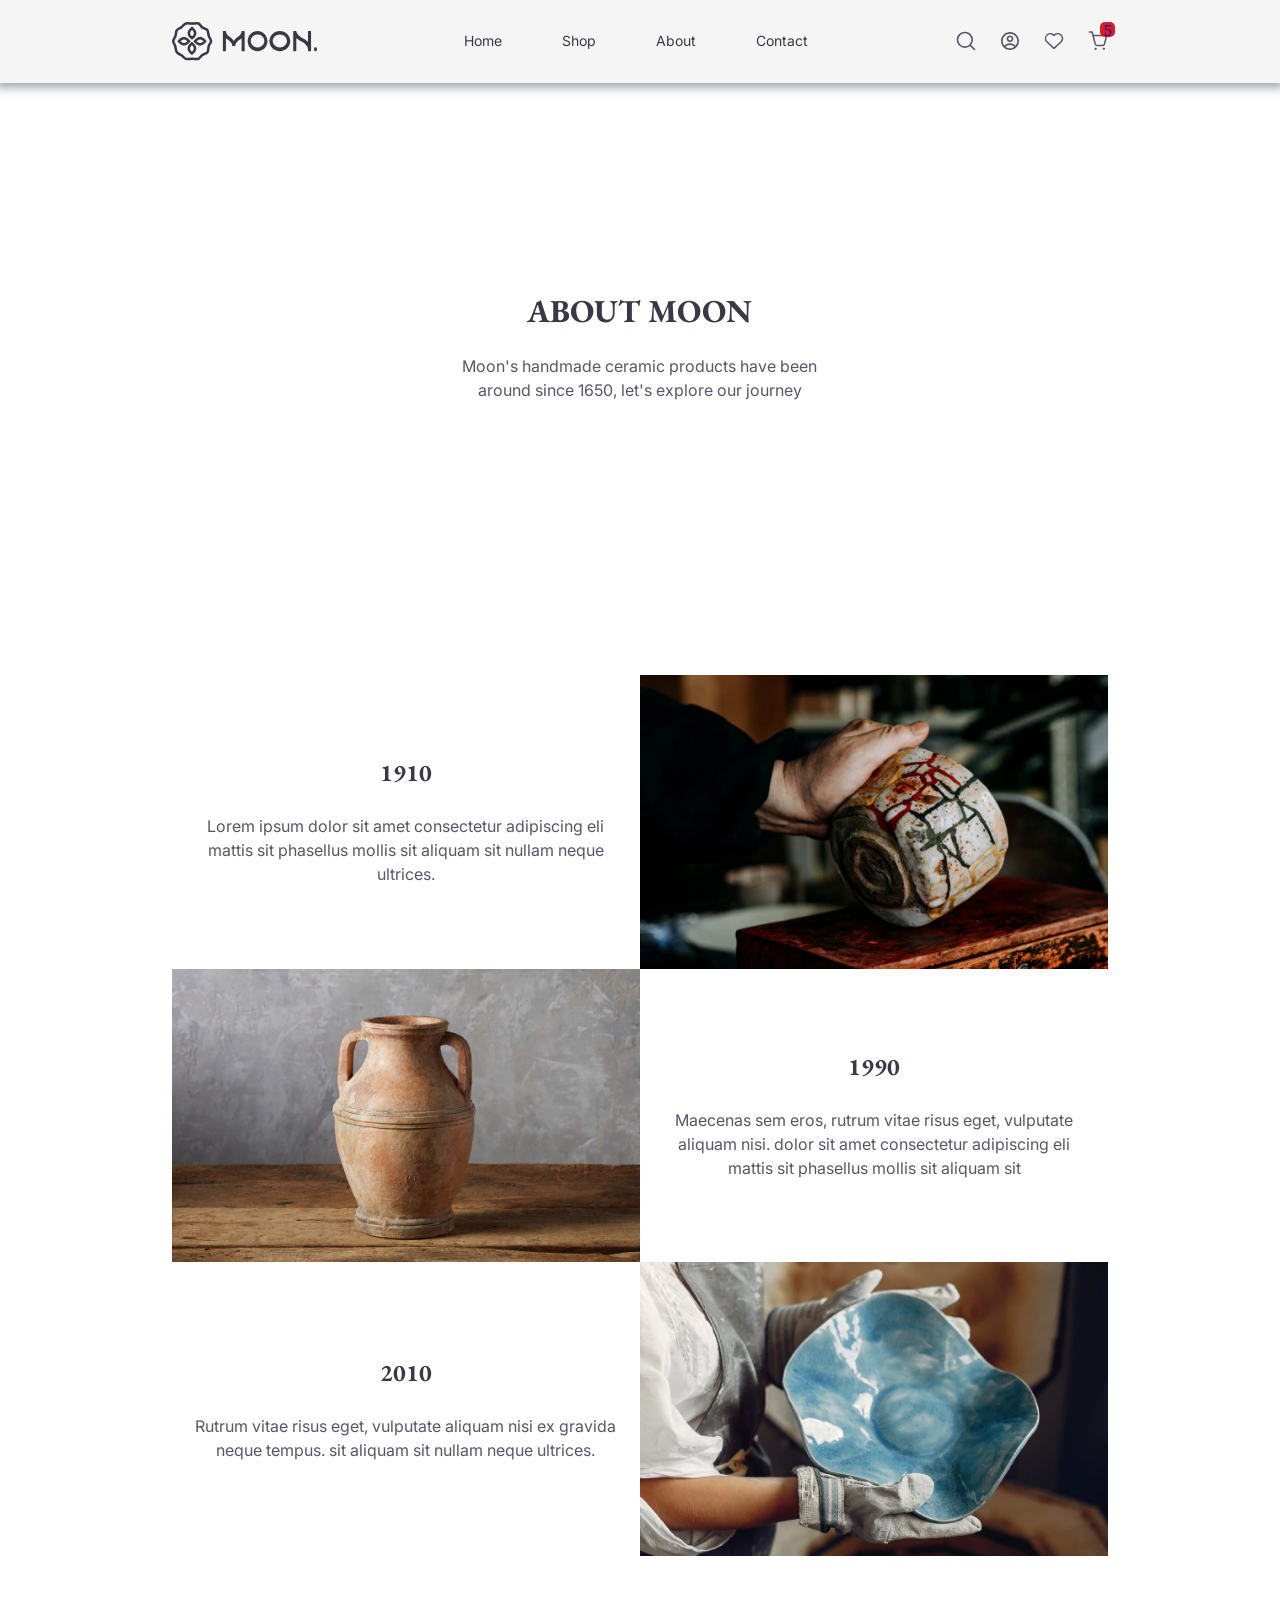
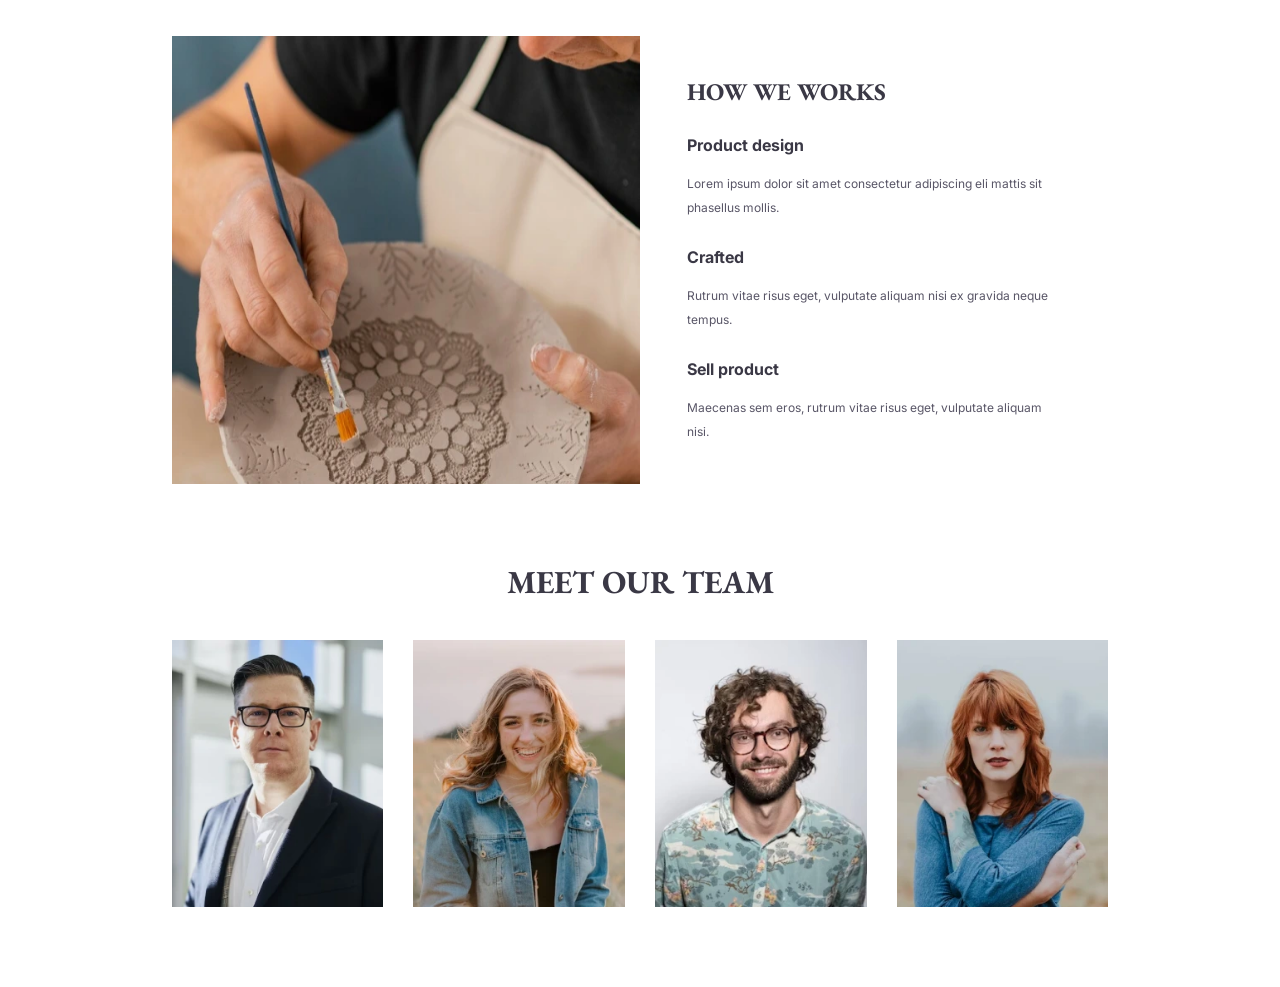
==== commit be6da7b9: "our team part" ====
--- a/about.html
+++ b/about.html
@@ -1,5 +1,6 @@
 <!DOCTYPE html>
 <html lang="en">
+
 <head>
     <meta charset="UTF-8">
     <meta name="viewport" content="width=device-width, initial-scale=1.0">
@@ -14,6 +15,7 @@
     <link rel="stylesheet" href="./assets/css/base.css" />
     <link rel="stylesheet" href="./assets/css/style.css" />
 </head>
+
 <body>
     <div class="header">
         <div class="continer">
@@ -50,7 +52,8 @@
         <section class="hero2 ">
             <div class="continer vh-min-75 d-flex d-direction t-align-mid align-center justify-center gp-5">
                 <h1 class=" t_transformer mt-4 p-color fsize-l line-h-l ft-garamond">About Moon</h2>
-                <p class="w-40 s-color line-h-s fsize-s ft-inter">Moon's handmade ceramic products have been around since 1650, let's explore our journey</p>
+                    <p class="w-40 s-color line-h-s fsize-s ft-inter">Moon's handmade ceramic products have been around
+                        since 1650, let's explore our journey</p>
             </div>
         </section>
         <section class="history">
@@ -58,24 +61,28 @@
                 <div class="history_row d-grid grid-temp-2">
                     <div class="tex1910 d-flex d-direction justify-center align-center t-align-mid">
                         <h2 class="mb-5 ft-garamond fsize-mid line-h-m p-color">1910</h2>
-                        <p class="ft-inter fsize-s line-h-s s-color">Lorem ipsum dolor sit amet consectetur adipiscing eli mattis sit phasellus mollis sit aliquam sit nullam neque ultrices.</p>
+                        <p class="ft-inter fsize-s line-h-s s-color">Lorem ipsum dolor sit amet consectetur adipiscing
+                            eli mattis sit phasellus mollis sit aliquam sit nullam neque ultrices.</p>
                     </div>
                     <div class="pic1910">
-                        <img class="w-100" src="./assets/img/aboutpage/1910pic.webp"/>
+                        <img class="w-100" src="./assets/img/aboutpage/1910pic.webp" />
                     </div>
                     <div class="pic1990">
-                        <img  class="w-100" src="./assets/img/aboutpage/1990pic.webp"/>
+                        <img class="w-100" src="./assets/img/aboutpage/1990pic.webp" />
                     </div>
                     <div class="tex1990 d-flex d-direction justify-center align-center t-align-mid">
                         <h2 class="mb-5 ft-garamond fsize-mid line-h-m p-color">1990</h2>
-                        <p class="ft-inter fsize-s line-h-s s-color">Maecenas sem eros, rutrum vitae risus eget, vulputate aliquam nisi. dolor sit amet consectetur adipiscing eli mattis sit phasellus mollis sit aliquam sit</p>
+                        <p class="ft-inter fsize-s line-h-s s-color">Maecenas sem eros, rutrum vitae risus eget,
+                            vulputate aliquam nisi. dolor sit amet consectetur adipiscing eli mattis sit phasellus
+                            mollis sit aliquam sit</p>
                     </div>
                     <div class="tex2010 d-flex d-direction justify-center align-center t-align-mid">
                         <h2 class="mb-5 ft-garamond fsize-mid line-h-m p-color">2010</h2>
-                        <p class="ft-inter fsize-s line-h-s s-color">Rutrum vitae risus eget, vulputate aliquam nisi ex gravida neque tempus. sit aliquam sit nullam neque ultrices.</p>
+                        <p class="ft-inter fsize-s line-h-s s-color">Rutrum vitae risus eget, vulputate aliquam nisi ex
+                            gravida neque tempus. sit aliquam sit nullam neque ultrices.</p>
                     </div>
                     <div class="pic2010">
-                        <img  class="w-100" src="./assets/img/aboutpage/2010pic.webp"/>
+                        <img class="w-100" src="./assets/img/aboutpage/2010pic.webp" />
                     </div>
                 </div>
             </div>
@@ -84,22 +91,61 @@
             <div class="continer">
                 <div class="work_row d-grid grid-temp-2">
                     <div class="work_pic">
-                        <img class="min-h-100" src="./assets/img/aboutpage/how we work.webp"/>
-                    </div> 
+                        <img class="min-h-100" src="./assets/img/aboutpage/how we work.webp" />
+                    </div>
                     <div class="work-tex d-flex d-direction gp-5 justify-center align-center t-align-left">
-                        <h2 class="pt20-2 align-start w-80 fsize-mid weight-700 p-color line-h-m t_transformer ft-garamond">How we works</h2>
-                        
+                        <h2 class="pt20-2 align-start w-80 fsize-mid weight-700 p-color line-h-m t_transformer ft-garamond">
+                            How we works</h2>
+
                         <div class="w-80">
                             <h3 class="p-color line-h-s ft-inter fsize-s">Product design</h3>
-                            <p class="mt-3 fsize-xs ft-inter line-h-s s-color">Lorem ipsum dolor sit amet consectetur adipiscing eli mattis sit phasellus mollis.</p>
+                            <p class="mt-3 fsize-xs ft-inter line-h-s s-color">Lorem ipsum dolor sit amet consectetur
+                                adipiscing eli mattis sit phasellus mollis.</p>
                         </div>
                         <div class="w-80">
                             <h3 class="p-color line-h-s ft-inter fsize-s">Crafted</h3>
-                            <p class="mt-3 fsize-xs ft-inter line-h-s s-color">Rutrum vitae risus eget, vulputate aliquam nisi ex gravida neque tempus.</p>
+                            <p class="mt-3 fsize-xs ft-inter line-h-s s-color">Rutrum vitae risus eget, vulputate
+                                aliquam nisi ex gravida neque tempus.</p>
                         </div>
                         <div class="w-80">
                             <h3 class="p-color line-h-s ft-inter fsize-s">Sell product</h3>
-                            <p class="pb20-2 mt-3 fsize-xs ft-inter line-h-s s-color">Maecenas sem eros, rutrum vitae risus eget, vulputate aliquam nisi.</p>
+                            <p class="pb20-2 mt-3 fsize-xs ft-inter line-h-s s-color">Maecenas sem eros, rutrum vitae
+                                risus eget, vulputate aliquam nisi.</p>
+                        </div>
+                    </div>
+                </div>
+            </div>
+        </section>
+        <section class="our_team pt20-4 pb20-4">
+            <h2 class="t-align-mid mb20-2 fsize-l ft-garamond line-h-l p-color t_transformer">Meet Our Team</h2>
+            <div class="continer">
+                <div class="team_row d-grid grid-tempauto-1 gp-6">
+                    <div class="team point pos-rel">
+                        <a href="#"><img class="" src="./assets/img/aboutpage/Bernie.webp" /></a>
+                        <div class="team_dettils pos-abso d-flex d-direction justify-center align-center t-align-mid gp-2 opacity-0 inset bg-hover">
+                            <h3 class="ft-inter line-h-xs fsize-s l-space-s p-color t_transformer">Bernie PATTERSON</h3>
+                            <p class="ft-inter line-h-s fsize-xs white">CEO & Founder</p>
+                        </div>
+                    </div>
+                    <div class="team pos-rel">
+                        <a href="#"> <img src="./assets/img/aboutpage/Ophelia.webp" /></a>
+                        <div class="team_dettils point pos-abso d-flex d-direction justify-center align-center t-align-mid gp-2 opacity-0 inset bg-hover ">
+                            <h3 class="ft-inter line-h-xs fsize-s l-space-s p-color t_transformer" >Ophelia Vase</h3>
+                            <p class="ft-inter line-h-s fsize-xs white">Creative Director</p>
+                        </div>
+                    </div>
+                    <div class="team pos-rel">
+                        <a href="#"> <img src="./assets/img/aboutpage/CorbiN.webp" /></a>
+                        <div class="team_dettils point pos-abso d-flex d-direction justify-center align-center t-align-mid gp-2 opacity-0 inset bg-hover ">
+                            <h3 class="ft-inter line-h-xs fsize-s l-space-s p-color t_transformer">CorbiN HOSSAIN</h3>
+                            <p class="ft-inter line-h-s fsize-xs white">Artist</p>
+                        </div>
+                    </div>
+                    <div class="team pos-rel">
+                        <a href="#"> <img src="./assets/img/aboutpage/Seren.webp" /></a>
+                        <div class="team_dettils point pos-abso d-flex d-direction justify-center align-center t-align-mid gp-2 opacity-0 inset bg-hover ">
+                            <h3 class="ft-inter line-h-xs fsize-s l-space-s p-color t_transformer">Seren Bowl</h3>
+                            <p class="ft-inter line-h-s fsize-xs white">Marketing</p>
                         </div>
                     </div>
                 </div>
@@ -107,4 +153,5 @@
         </section>
     </main>
 </body>
+
 </html>
--- a/assets/css/base.css
+++ b/assets/css/base.css
@@ -21,6 +21,7 @@
     --color-daner:#ff0000;
     --color-sucsses:#008000;
     --color-teal:#008080;
+    --color-hover:#826f66b5;
 }
 .continer{
     width:calc( 100% - (20% * 2));
@@ -33,6 +34,9 @@
 align-items: center;
 justify-content: space-between;
 }
+.point{
+    cursor: pointer;
+}
 nav{
     list-style-type: none;
 }
@@ -198,13 +202,13 @@
 .visible{
     visibility: hidden;
 }
+.opacity-0{
+    opacity: 0;
+}
+.opacity{
+    opacity: 0.5;
+}
 .opacity-1{
-    opacity: 0;
-}
-.opacity-2{
-    opacity: 0.5;
-}
-.opacity-3{
     opacity: 1;
 }
 .flow-hiden{
@@ -775,6 +779,9 @@
 .weight-700{
     font-weight: 700;
 }
+.line-h-xs{
+    line-height: 20px;
+}
 .line-h-s{
     line-height: 24px;
 }
@@ -784,6 +791,15 @@
 .line-h-l{
     line-height: 36px;
 }
+.l-space-s{
+    letter-spacing: 0.5px;
+}
+.l-space-m{
+    letter-spacing: 0.8px;
+}
+.l-space-l{
+    letter-spacing: 1px;
+}
 .p-color{
     color:var(--primarycolor);
 }
@@ -814,6 +830,9 @@
 .teal{
     color:var(--color-teal);
 }
+.hover-col{
+    color: var(--color-hover);
+}
 .p-bground{
 background-color: var(--primarycolor);
 }
@@ -844,7 +863,9 @@
 .bg-teal{
     background-color:var(--color-teal);
 }
-
+.bg-hover{
+    background-color: var(--color-hover);
+}
 .min-h-100{
     min-height: 100%;
 }
@@ -928,6 +949,9 @@
 }
 .pos-rel{
     position:relative ;
+}
+.inset{
+    inset: 0;
 }
 .pos-sta{
     position: static;
--- a/assets/css/style.css
+++ b/assets/css/style.css
@@ -974,4 +974,18 @@
     .work .continer{
         width: 85%;
     }
-}+}
+.team:hover .team_dettils{
+    opacity: 1;
+}
+.team_dettils{
+    transition: 0.8s;
+}
+@media screen and (min-width:0) and (max-width:1200px) {
+    .team_row {
+        grid-template-columns: none;
+        grid-auto-flow: column;
+        grid-auto-columns: 200px;
+        overflow-x: auto;
+    }
+}
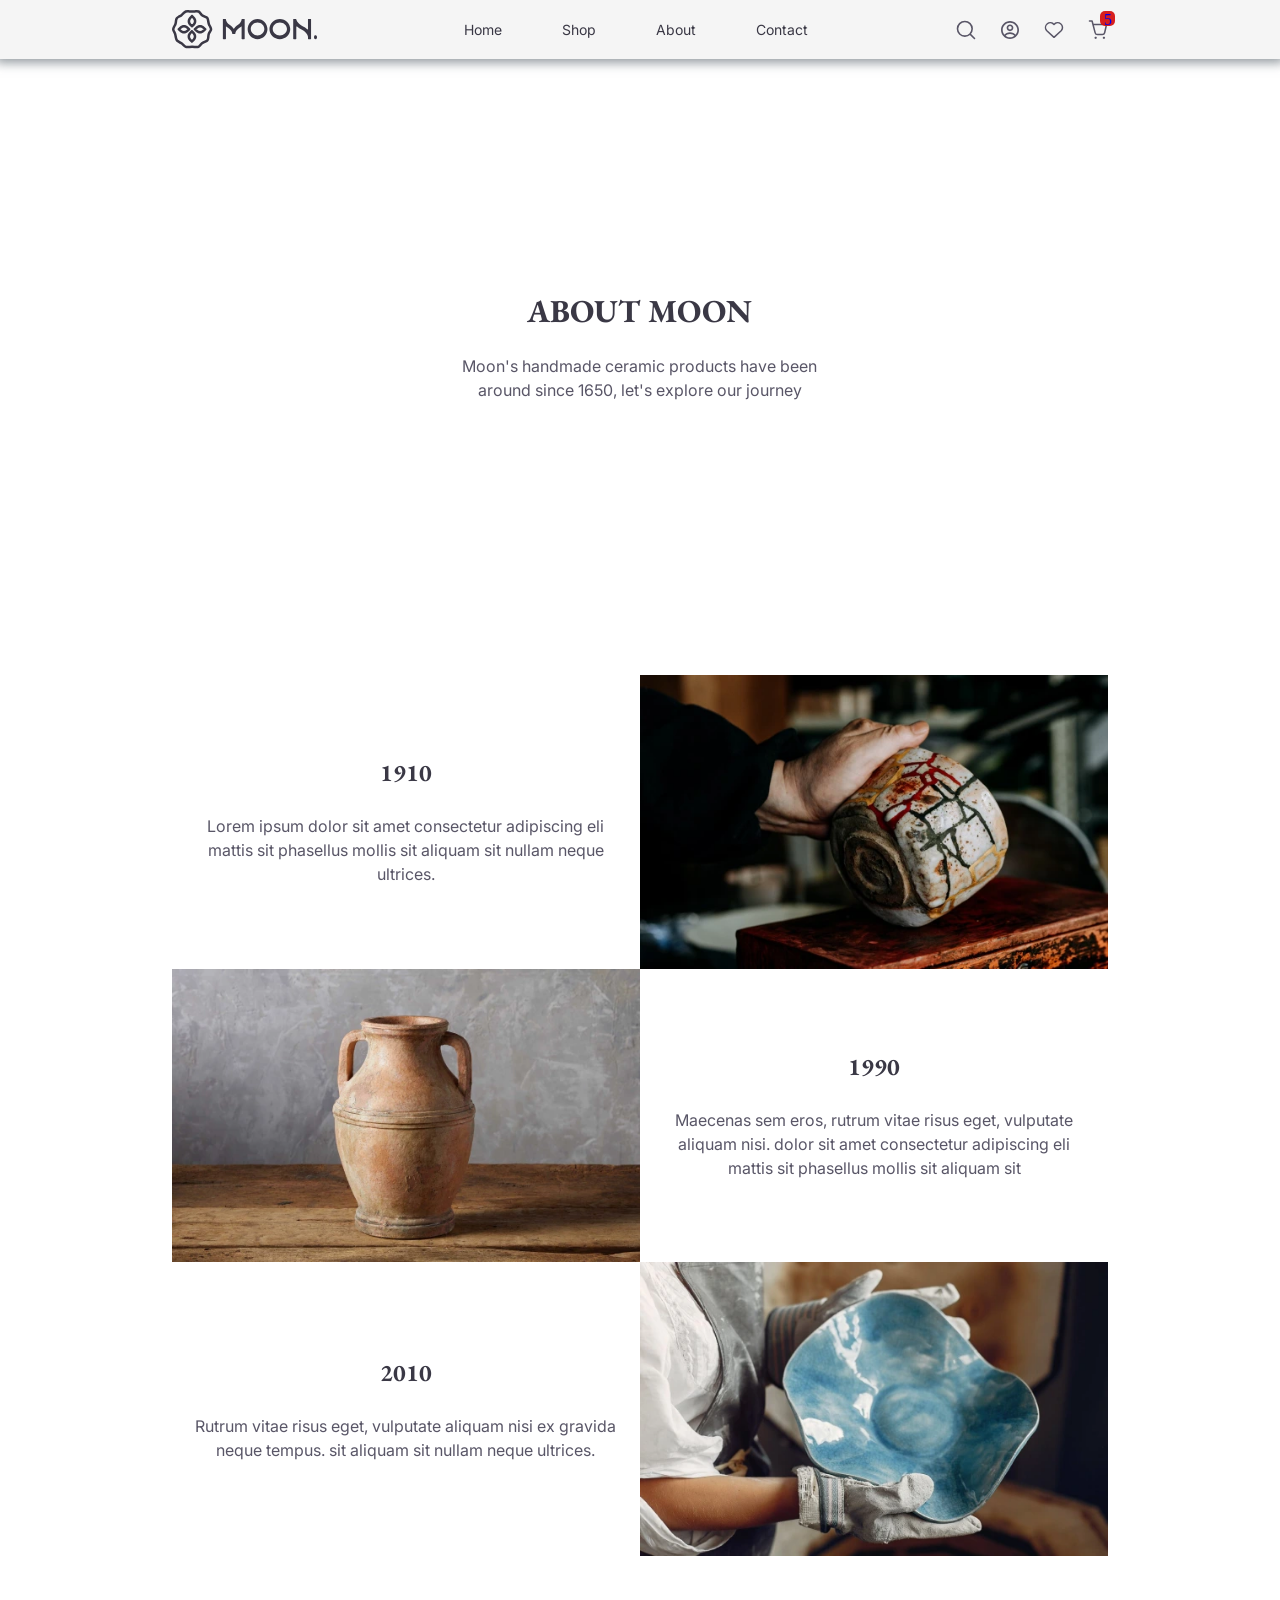
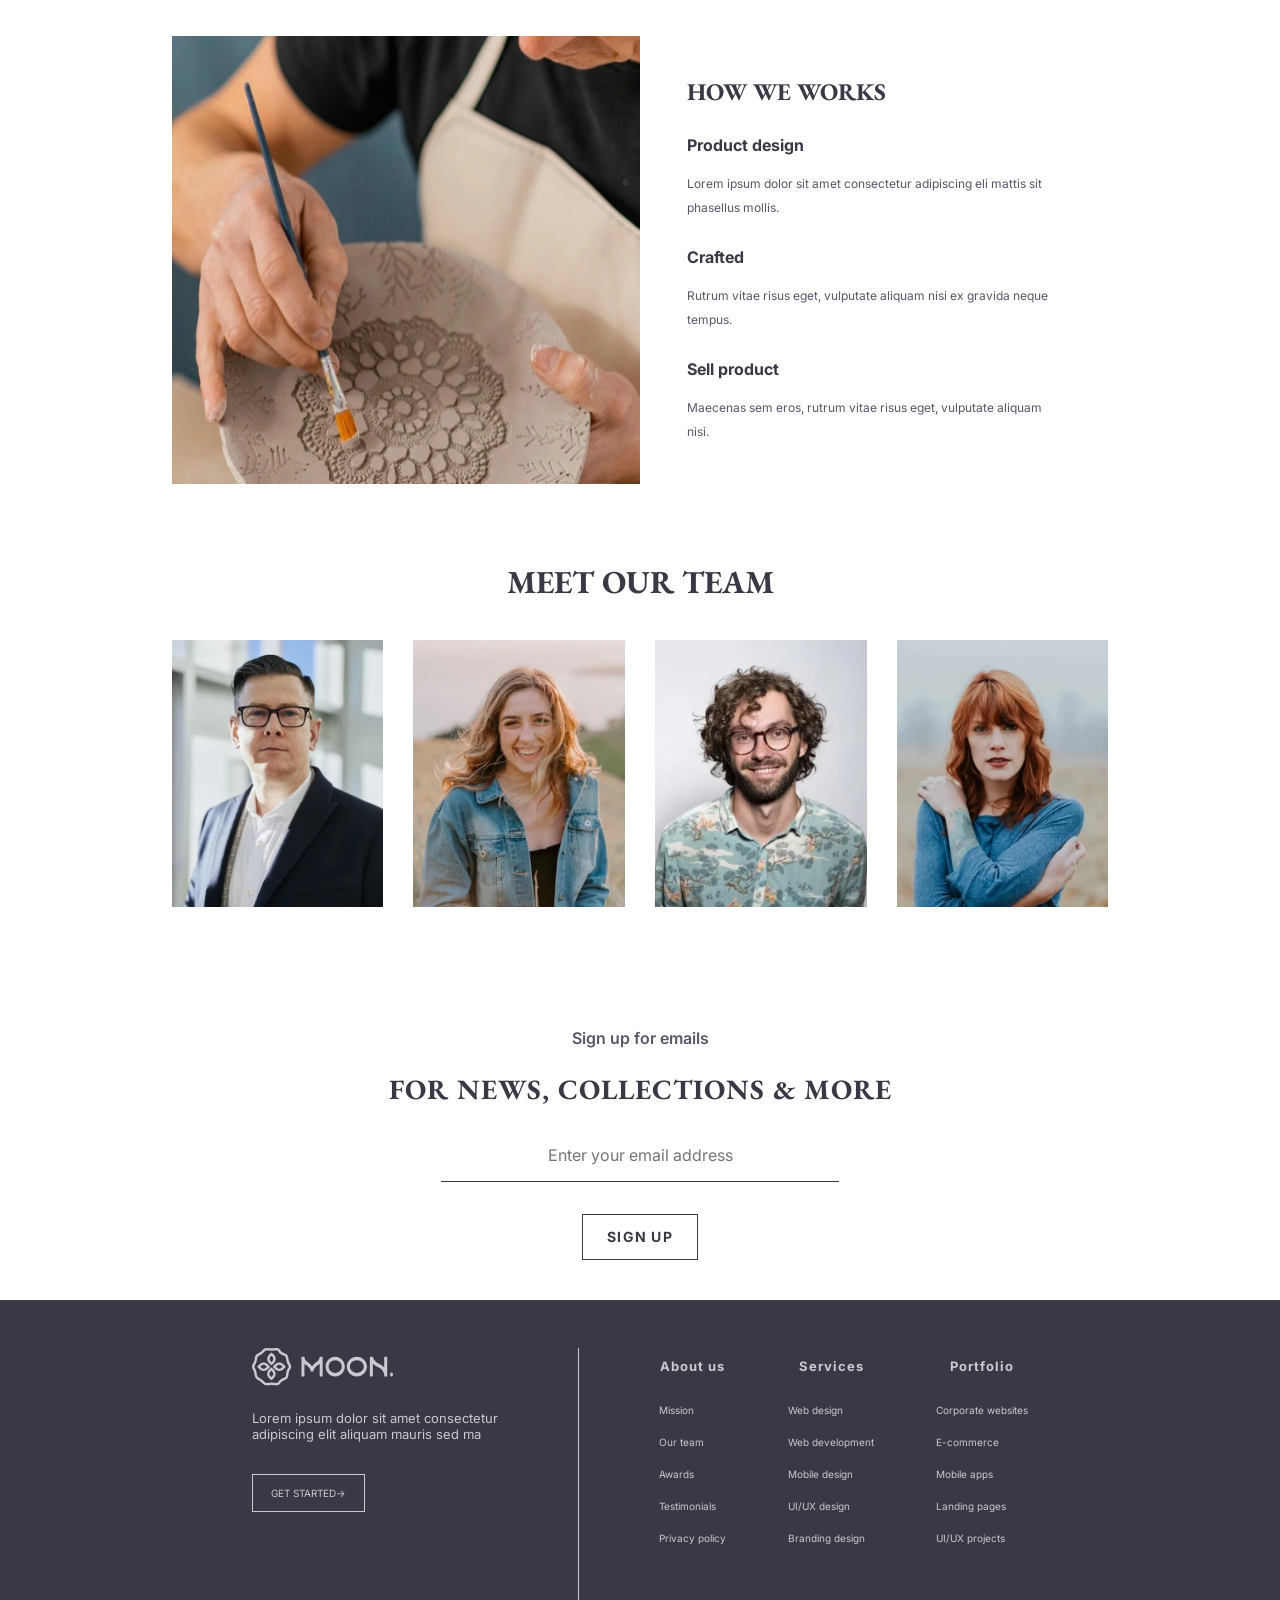
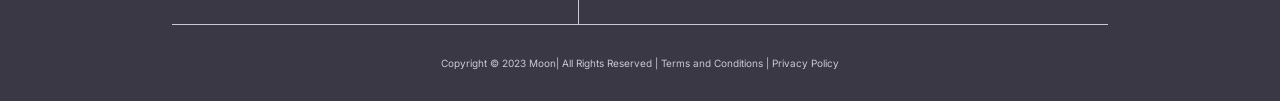
==== commit 4a3d8aff: "contact part" ====
--- a/about.html
+++ b/about.html
@@ -6,7 +6,7 @@
     <meta name="viewport" content="width=device-width, initial-scale=1.0">
     <meta charset="UTF-8">
     <meta name="viewport" content="width=device-width, initial-scale=1.0">
-    <title>moon</title>
+    <title>about moon</title>
     <link rel="preconnect" href="https://fonts.googleapis.com">
     <link rel="preconnect" href="https://fonts.gstatic.com" crossorigin>
     <link
@@ -17,7 +17,7 @@
 </head>
 
 <body>
-    <div class="header">
+    <header class="header">
         <div class="continer">
             <div class="row">
                 <div class="menu">
@@ -29,10 +29,10 @@
                 </div>
                 <div class="list">
                     <ul>
-                        <li><a href="#home">Home</a> </li>
-                        <li><a href="#shop">Shop</a> </li>
-                        <li><a href="#about">About</a> </li>
-                        <li><a href="#contact">Contact</a> </li>
+                        <li><a href="./index.html">Home</a> </li>
+                        <li><a href="./shop.html">Shop</a> </li>
+                        <li><a href="./about.html">About</a> </li>
+                        <li><a href="./contact.html">Contact</a> </li>
 
                     </ul>
                 </div>
@@ -47,7 +47,7 @@
                 </div>
             </div>
         </div>
-    </div>
+    </header>
     <main>
         <section class="hero2 ">
             <div class="continer vh-min-75 d-flex d-direction t-align-mid align-center justify-center gp-5">
@@ -151,7 +151,63 @@
                 </div>
             </div>
         </section>
+        <section class="signup">
+        <h3>Sign up for emails</h3>
+        <h2>For news, collections & more</h2>
+        <form>
+            <input name="emails" type="email" placeholder="Enter your email address" />
+        </form>
+        <a href="#">Sign up</a>
+    </section>
     </main>
+    <footer class="footer">
+        <div class="continer">
+            <div class="row">
+                <div class="footer_top">
+                    <div class="Get_started">
+                        <img src="./assets/img/footer/logo white.svg" width="145px" height="38px"/>
+                        <p>Lorem ipsum dolor sit amet consectetur adipiscing elit aliquam mauris sed ma</p>
+                        <a href="#">Get started</a>
+                    </div>
+                    <div class="links">
+                        <div class="link_list">
+                            <h3>About us</h3>
+                            <ul>
+                                <li>Mission</li>
+                                <li>Our team</li>
+                                <li>Awards</li>
+                                <li>Testimonials</li>
+                                <li>Privacy policy</li>
+                            </ul>
+                        </div>
+                        <div class="link_list">
+                            <h3>Services</h3>
+                            <ul>
+                                <li>Web design</li>
+                                <li>Web development</li>
+                                <li>Mobile design</li>
+                                <li>UI/UX design</li>
+                                <li>Branding design</li>
+                            </ul>
+                        </div>
+                        <div class="link_list">
+                            <h3>Portfolio</h3>
+                            <ul>
+                                <li>Corporate websites</li>
+                                <li>E-commerce</li>
+                                <li>Mobile apps</li>
+                                <li>Landing pages</li>
+                                <li>UI/UX projects</li>
+                            </ul>
+                        </div>
+                    </div>
+                </div>
+                <div class="footer_botom">
+                    <p>Copyright © 2023 Moon| All Rights Reserved | Terms and Conditions | Privacy Policy</p>
+                </div>
+            </div>
+        </div>
+    </footer>
 </body>
 
 </html>
--- a/assets/css/base.css
+++ b/assets/css/base.css
@@ -22,6 +22,7 @@
     --color-sucsses:#008000;
     --color-teal:#008080;
     --color-hover:#826f66b5;
+    --lightorange:#C69B7B;
 }
 .continer{
     width:calc( 100% - (20% * 2));
@@ -79,6 +80,36 @@
 .border-br{
     border-bottom-right-radius:var(--spacer);
 }
+.border-topw{
+    border-top: solid 1px var(--color-white);
+}
+.border-topp{
+    border-top: solid 1px var(--primarycolor);
+}
+.border-botw{
+    border-bottom: solid 1px var(--color-white);
+}
+.border-botp{
+    border-bottom: solid 1px var(--primarycolor);
+}
+.border-leftw{
+    border-left: solid 1px var(--color-white);
+}
+.border-leftp{
+    border-left: solid 1px var(--primarycolor);
+}
+.border-rightw{
+    border-right: solid 1px var(--color-white);
+}
+.border-rightp{
+    border-right: solid 1px var(--primarycolor);
+}
+.border-wcol{
+    border: solid 1px var(--color-white);
+}
+.border-pcol{
+    border: solid 1px var(--primarycolor);
+}
 .d-flex{
     display: flex;
 }
@@ -234,6 +265,9 @@
 }
 .pt-5{
     padding-top:calc( var(--spacer) * 5 );
+}
+.pt-6{
+    padding-top:calc( var(--spacer) * 6 );
 }
 .pb-1{
     padding-bottom: var(--spacer);
@@ -368,6 +402,9 @@
 .mt-5{
     margin-top:calc( var(--spacer) * 5 );
 }
+.mt-6{
+    margin-top:calc( var(--spacer) * 6 );
+}
 .mb-1{
     margin-bottom: var(--spacer);
 }
@@ -791,6 +828,12 @@
 .line-h-l{
     line-height: 36px;
 }
+.line-h-xl{
+    line-height: 40px;
+}
+.l-space-xs{
+    letter-spacing: 0.25px;
+}
 .l-space-s{
     letter-spacing: 0.5px;
 }
@@ -821,6 +864,9 @@
 .orange{
     color:var(--color-orang);
 }
+.lightorang{
+    color: var(--lightorange);
+}
 .danger{
     color: var(--color-daner);
 }
@@ -948,7 +994,7 @@
     position:absolute ;
 }
 .pos-rel{
-    position:relative ;
+    position:relative;
 }
 .inset{
     inset: 0;
--- a/assets/css/style.css
+++ b/assets/css/style.css
@@ -12,8 +12,8 @@
 }
 
 .header {
-    padding: 21.84px 0;
-    position: fixed;
+    padding: 10px 0;
+   position: fixed;
     width: 100%;
     z-index: 9;
     background-color: whitesmoke;
@@ -989,3 +989,43 @@
         overflow-x: auto;
     }
 }
+.bg-text{
+    left:13.4%;
+    top:0%
+}
+@media screen and (min-width:0) and (max-width:768px) {
+    .contact_hero {
+        display: flex;
+        flex-direction: column;
+    }
+
+    .bg-img {
+        height: 400px;
+        width: 100%;
+    }
+
+    .bg-text {
+        position: static;
+        width: 100%;
+        height: 400px;
+    }
+    .get_in_touch p{
+        width: 90%;
+    }
+    .form_part1{
+        grid-template-columns: repeat(1,1fr);
+    }
+}
+.contact_dettils .continer{
+    width: 67%;
+}
+@media screen and (min-width:0) and (max-width:768px) {
+
+    .contact_dettils .continer{
+        width: 90%;
+    }
+}
+
+.contact_dettils button::after{
+    content: "\2192";
+}
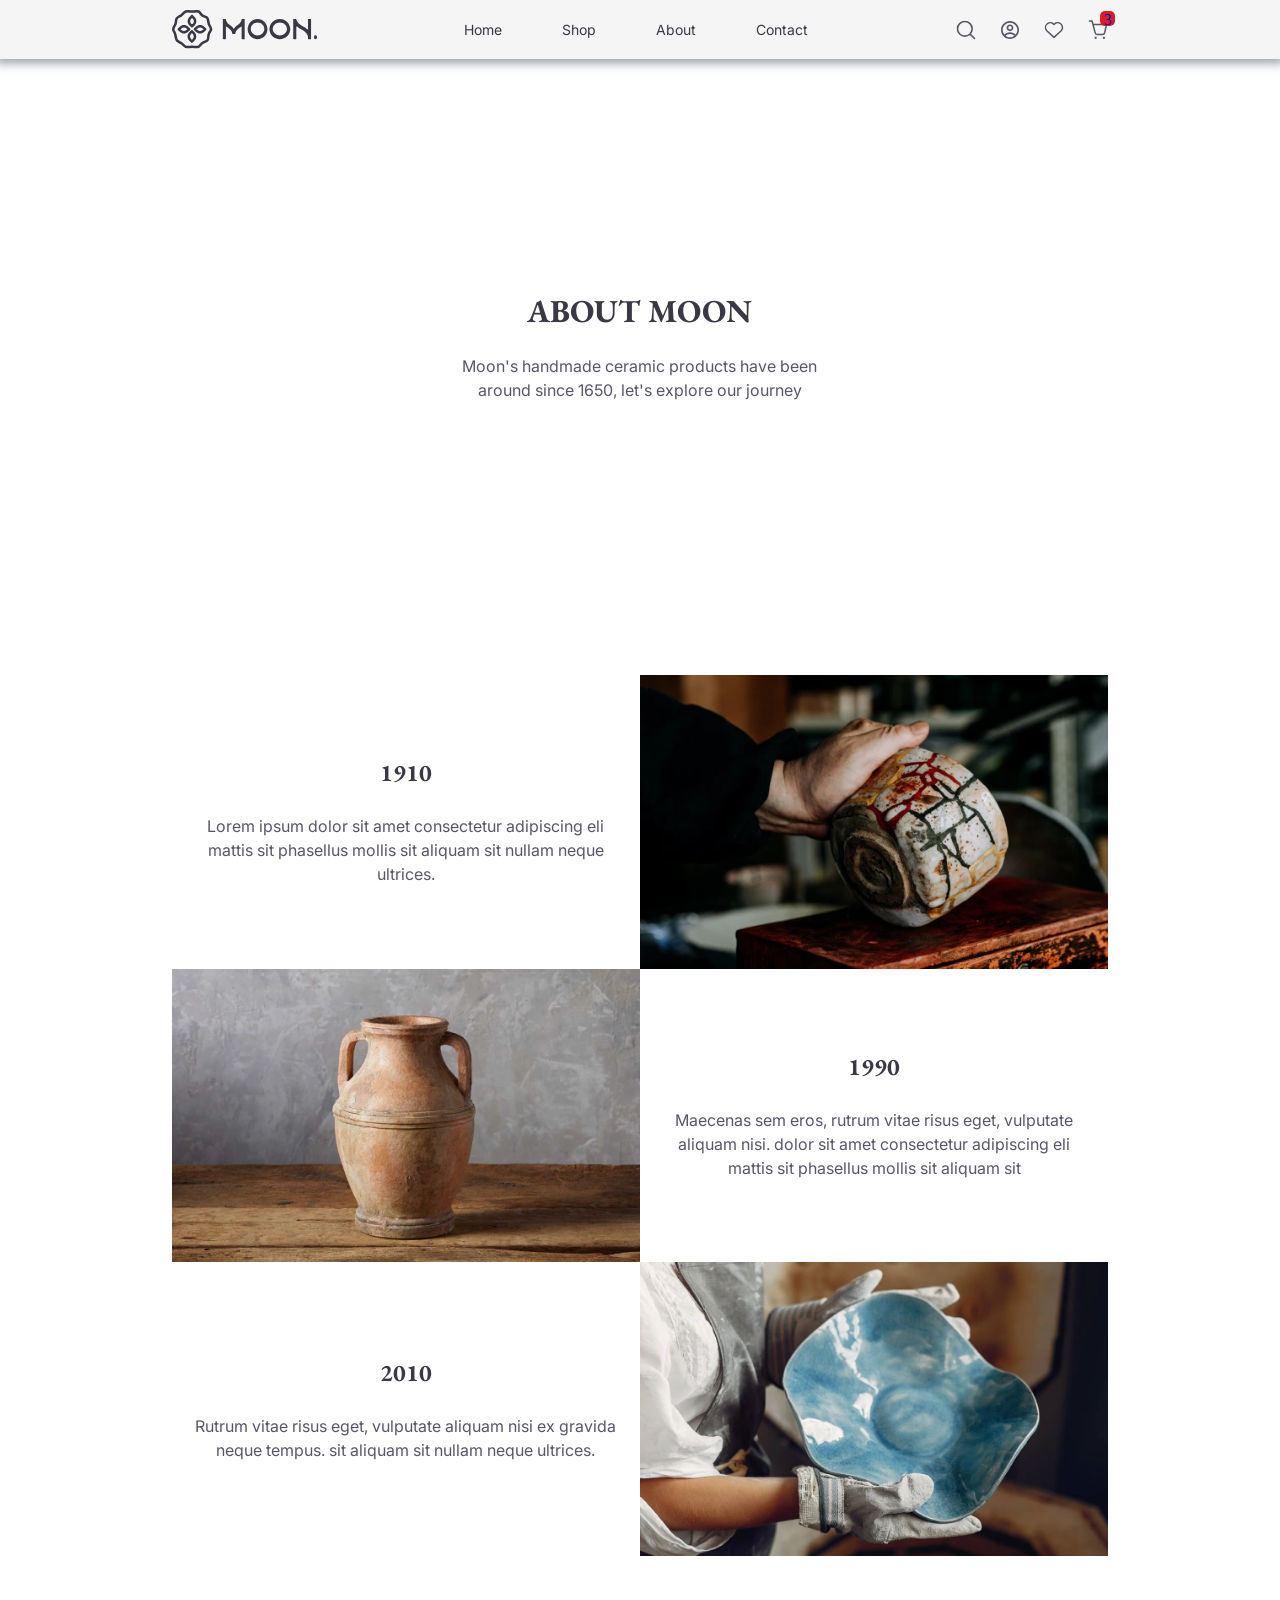
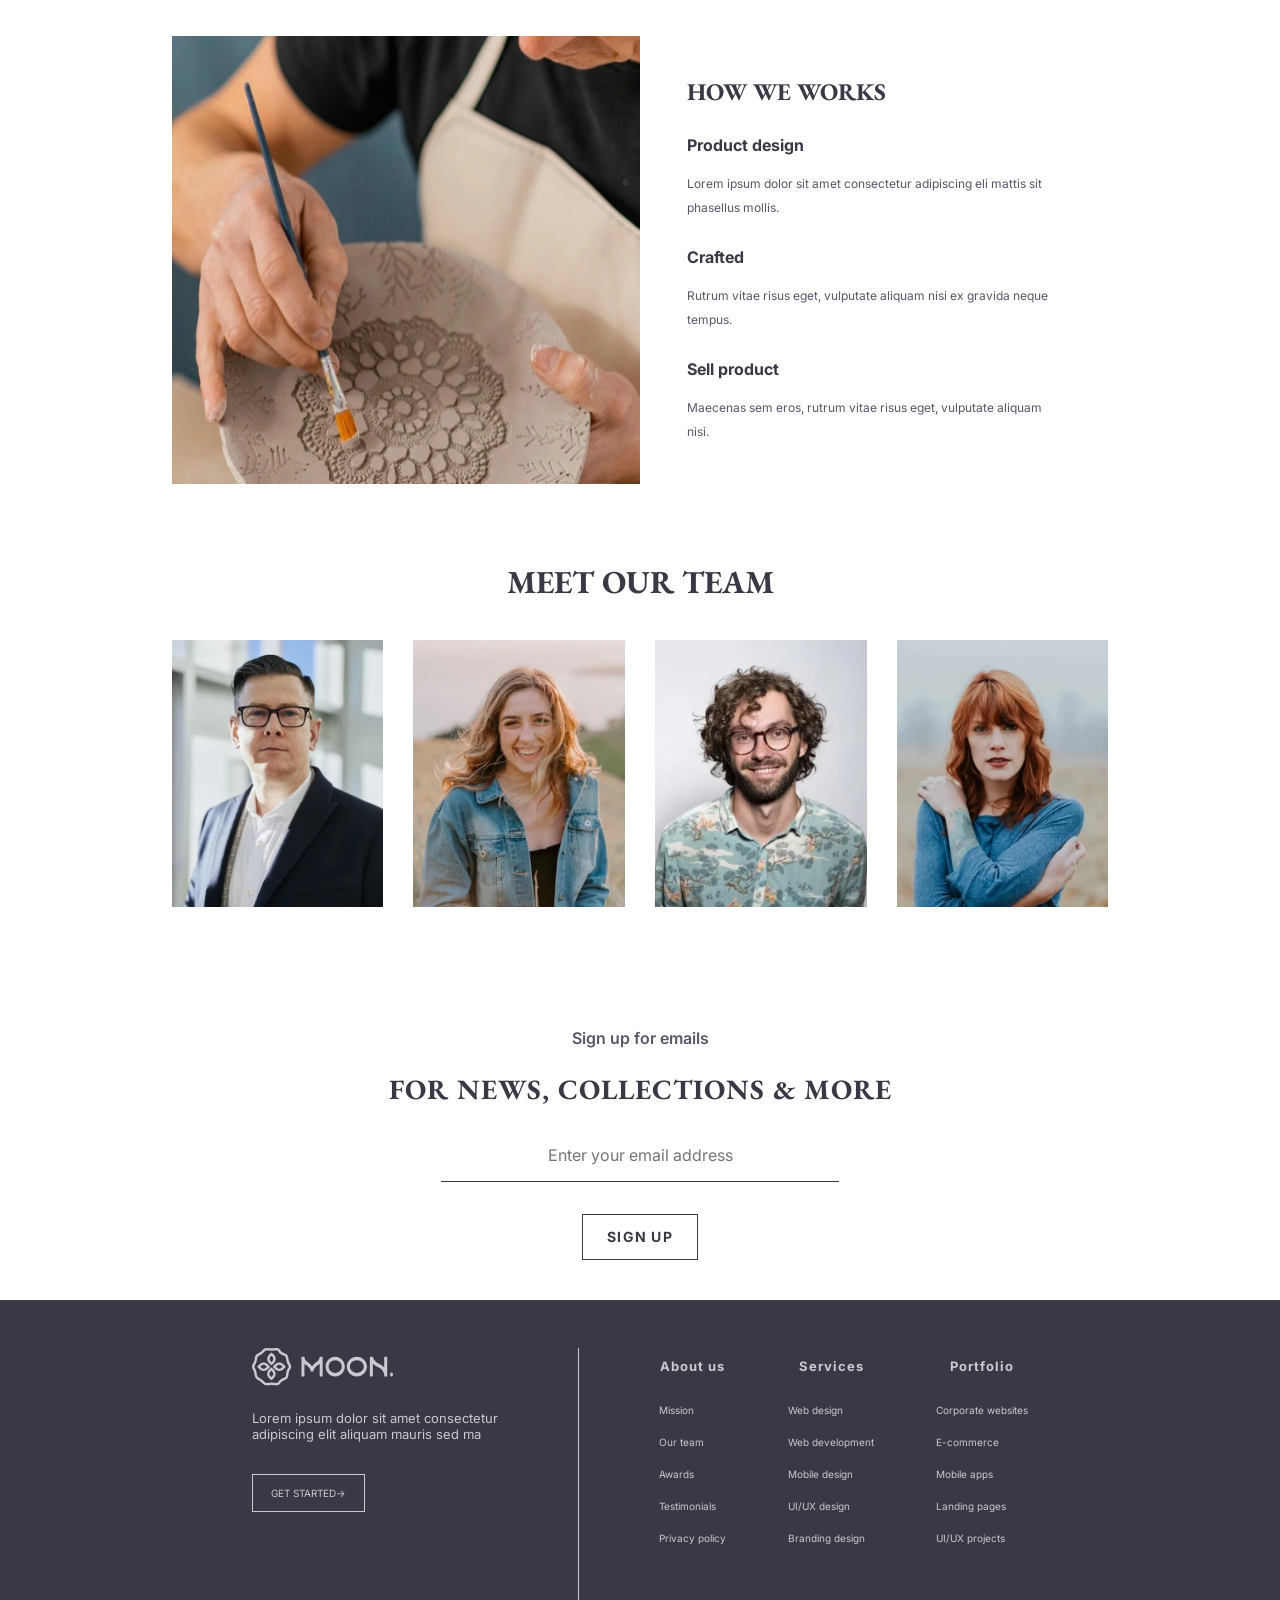
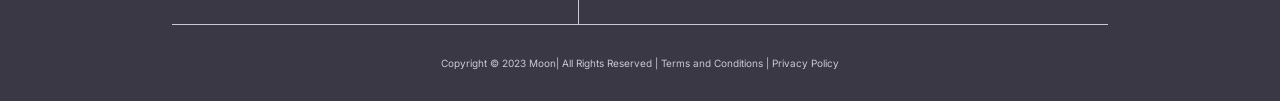
==== commit e9329073: "cart page" ====
--- a/about.html
+++ b/about.html
@@ -41,7 +41,7 @@
                         <li class="search"><a href="#"><img src="./assets/img/icons/Search.svg" /> </a> </li>
                         <li class="avatar"><a href="#"><img src="./assets/img/icons/Avatar.svg" /> </a> </li>
                         <li class="heart"><a href="#"><img src="./assets/img/icons/Heart.svg" /> </a> </li>
-                        <li class="cart"><a href="#"><img src="./assets/img/icons/Shopping cart.svg" /></a>
+                        <li class="cart"><a href="./cart.html"><img src="./assets/img/icons/Shopping cart.svg" /></a>
                         </li>
                     </ul>
                 </div>
@@ -49,9 +49,9 @@
         </div>
     </header>
     <main>
-        <section class="hero2 ">
+        <section class="about_hero">
             <div class="continer vh-min-75 d-flex d-direction t-align-mid align-center justify-center gp-5">
-                <h1 class=" t_transformer mt-4 p-color fsize-l line-h-l ft-garamond">About Moon</h2>
+                <h1 class="t_transformer mt-4 p-color fsize-l line-h-l ft-garamond">About Moon</h2>
                     <p class="w-40 s-color line-h-s fsize-s ft-inter">Moon's handmade ceramic products have been around
                         since 1650, let's explore our journey</p>
             </div>
--- a/assets/css/base.css
+++ b/assets/css/base.css
@@ -13,7 +13,7 @@
     --fontfamily-monospace:  "monospace","SFMono-Regular"," Menlo";
     --primarycolor:#3A3845; 
     --secondarycolor:#595667;
-    --color-black:#000;
+    --color-black:#111827;
     --color-gray1:#6c757d;
     --color-gray2:#343a40;
     --color-white:#E5E5E5;
@@ -38,6 +38,13 @@
 .point{
     cursor: pointer;
 }
+
+.hand{
+    cursor:grab;
+}
+.cursor{
+    cursor: auto;
+}
 nav{
     list-style-type: none;
 }
@@ -47,9 +54,18 @@
 input{
     border: none;
 }
+.dsg{
+    object-fit: contain;
+}
 .border_non{
     border: none;
 }
+.bord-coll{
+    border-collapse:collapse;
+}
+.bord-sep{
+    border-collapse:separate;
+}
 .border-rad-1{
     border-radius: 10px;
 }
@@ -131,6 +147,24 @@
 .gp-6{
     gap: calc(var(--spacer) * 6);
 }
+.gp20-1{
+    gap: calc(var(--spacer2) * 1);
+}
+.gp20-2{
+    gap: calc(var(--spacer2) * 2);
+}
+.gp20-3{
+    gap: calc(var(--spacer2) * 3);
+}
+.gp20-4{
+    gap: calc(var(--spacer2) * 4);
+}
+.gp20-5{
+    gap: calc(var(--spacer2) * 5);
+}
+.gp20-6{
+    gap: calc(var(--spacer2) * 6);
+}
 .f-wrap{
     flex-wrap: wrap;
 }
@@ -226,6 +260,9 @@
 }
 .d-block{
     display: block;
+}
+.d_inline_bolck{
+    display: inline-block;
 }
 .d-hidden{
     display: none;
@@ -387,6 +424,15 @@
 .m-auto{
     margin: 0 auto;
 }
+.mt-auto{
+    margin-top: auto;
+}
+.mr-auto{
+    margin-right: auto;
+}
+.ml-auto{
+    margin-left: auto;
+}
 .mt-1{
     margin-top: var(--spacer);
 }
@@ -419,6 +465,9 @@
 }
 .mb-5{
     margin-bottom:calc( var(--spacer) * 5 );
+}
+.mb-6{
+    margin-bottom:calc( var(--spacer) * 6 );
 }
 .mtb-1{
     margin-top: var(--spacer);
@@ -786,12 +835,18 @@
 .fsize-s{
     font-size: clamp(12px, 2vw, 16px);
 }
+.fsize-ss{
+    font-size: clamp(13px, 2vw, 20px);
+}
 .fsize-mid{
 font-size:clamp(15px, 2vw, 24px);
 }
 .fsize-l{
     font-size: clamp(17px, 5vw, 32px);
 }
+.fsize-ll{
+    font-size: clamp(17px, 5vw, 36px);
+}
 .fsize-xl{
     font-size:clamp(18px, 5vw, 48px) ;
 }
@@ -879,6 +934,9 @@
 .hover-col{
     color: var(--color-hover);
 }
+.bg-non{
+    background: none;
+}
 .p-bground{
 background-color: var(--primarycolor);
 }
@@ -954,6 +1012,9 @@
 .vh-min-25{
     min-height: 25vh;
 }
+.w-fit{
+    width: fit-content;
+}
 .w-100{
     width: 100%;
 }
@@ -1017,11 +1078,17 @@
 .index1{
     z-index: 1;
 }
-.card{
+.card_details{
     display: flex;
     flex-direction: column;
     justify-content: center;
-    align-items: center;
-    gap:10px;
-}
-
+    align-items: self-start;
+    gap:24px;
+    margin-top: 24px;
+    margin-bottom: 32px;
+    cursor: pointer;
+    padding: 5px;
+}
+.trans{
+    transition: all 1s;
+}
--- a/assets/css/style.css
+++ b/assets/css/style.css
@@ -14,6 +14,7 @@
 .header {
     padding: 10px 0;
    position: fixed;
+   top: 0;
     width: 100%;
     z-index: 9;
     background-color: whitesmoke;
@@ -81,7 +82,7 @@
 
 .cart a::after {
     text-align: center;
-    content: '5';
+    content: '3';
     position: absolute;
     bottom: 14px;
     left: 12px;
@@ -224,6 +225,11 @@
     font-size: clamp(7px, 2vw, 14px);
     font-weight: 600;
     line-height: 20px;
+    transition: all 1s;
+}
+.hero_text a:hover{
+    background-color:#826F66;
+    color:white;
 }
 
 @media screen and (min-width:0) and (max-width:768px) {
@@ -382,12 +388,13 @@
     text-transform: uppercase;
     cursor: pointer;
     transition: color 1s, background-color 1s;
+    padding: 5px;
 
 }
 
 .introduction a:hover {
-    color: #826F66;
-    background-color: rgb(50, 50, 50);
+    color: white;
+    background-color:#826F66;
 }
 
 @media screen and (min-width:0) and (max-width:690px) {
@@ -441,10 +448,11 @@
 .bestsellers .row {
     gap: 30px;
     display: grid;
-    grid-template-columns: repeat(auto-fit, minmax(200px, 1fr));
-}
-.bestseller_item, .item{
-    box-shadow: 0 0 20px -15px #6c757db6;
+    grid-template-columns: repeat(4, 1fr);
+}
+.bestseller_item{
+    padding: 10px;
+    box-shadow: 0 0 10px -3px #6c757db6;
 }
 
 .item_discrebtion {
@@ -505,18 +513,35 @@
 }
 
 @media screen and (min-width:0) and (max-width:400px) {
-
+    .bestsellers .continer{
+        width: 80%;
+     }
     .bestsellers .row {
         grid-template-columns: repeat(1, 1fr);
     }
 }
 
 @media screen and (min-width:401px) and (max-width:588px) {
-
+    .bestsellers .continer{
+        width: 80%;
+     }
     .bestsellers .row {
         grid-template-columns: repeat(2, 1fr);
     }
 }
+@media screen and (min-width:589px) and (max-width:800px) {
+     .bestsellers .continer{
+        width: 80%;
+     }
+    .bestsellers .row {
+        grid-template-columns: repeat(3, 1fr);
+    }
+}
+@media screen and (min-width:801px) and (max-width:1150px) {
+     .bestsellers .continer{
+        width: 90%;
+     }
+    }
 
 .about {
     padding: 40px 0;
@@ -736,8 +761,8 @@
 
 }
 .signup a:hover{
-    color: #826f66b5;
-    background-color: black;
+    color: white;
+    background-color:#826F66;
 }
 @media screen and ( min-width:0 ) and ( max-width:300px ){
     input{
@@ -801,6 +826,11 @@
     font-size: x-small;
     text-transform: uppercase;
     margin-top: 8px;
+    transition: all 1s;
+}
+.Get_started a:hover{
+    background-color: var(--secondarecolor);
+    color: var(--Primarycolor);
 }
 .links{
     display:flex;
@@ -819,6 +849,7 @@
     font-size: x-small;
     font-family: var(--Primaryfontfamily);
     color: var(--secondarecolor);
+    cursor: pointer;
 }
 .link_list{
     width: fit-content;
@@ -837,6 +868,7 @@
     font-size: x-small;
     font-family: var(--Primaryfontfamily);
     padding: 32px 0;
+    cursor: pointer;
 }
 @media screen and ( min-width:0 ) and ( max-width:700px ){
     .footer .continer{
@@ -870,17 +902,17 @@
 /*===========About page============*/
 /*hero part*/
 @media screen and ( min-width:0 ) and ( max-width:600px ){
-    .continer{
+    .about_hero .continer{
         width: 85%;
     }
 }
 @media screen and ( min-width:0 ) and ( max-width:460px ){
-    .hero2 p{
+    .about_hero p{
         width: 80%;
     }
 }
 @media screen and ( min-width:461px ) and ( max-width:860px ){
-    .hero2 p{
+    .about_hero p{
         width: 70%;
     }
 }
@@ -975,12 +1007,14 @@
         width: 85%;
     }
 }
+
 .team:hover .team_dettils{
     opacity: 1;
 }
 .team_dettils{
     transition: 0.8s;
 }
+
 @media screen and (min-width:0) and (max-width:1200px) {
     .team_row {
         grid-template-columns: none;
@@ -989,9 +1023,16 @@
         overflow-x: auto;
     }
 }
-.bg-text{
+
+/*<============ contact page ==================>*/
+
+.bg_text{
     left:13.4%;
     top:0%
+}
+.send_mesg:hover{
+    color: var(--Primarycolor);
+    background-color: var(--secondarecolor);
 }
 @media screen and (min-width:0) and (max-width:768px) {
     .contact_hero {
@@ -999,12 +1040,12 @@
         flex-direction: column;
     }
 
-    .bg-img {
+    .bg_img {
         height: 400px;
         width: 100%;
     }
 
-    .bg-text {
+    .bg_text {
         position: static;
         width: 100%;
         height: 400px;
@@ -1028,4 +1069,298 @@
 
 .contact_dettils button::after{
     content: "\2192";
+}
+
+/*<================== blog page ====================>*/
+@media screen and ( min-width:0 ) and ( max-width:700px ){
+    .blog_hero{
+        grid-template-columns: repeat(1,1fr);
+    }
+    .blog_text{
+        margin-bottom: 55px;
+    }
+}
+
+.divider{
+    height:1px ;
+    width: 22.84px;
+}
+.card_details img{
+    width: 24px;
+    height: 24px;
+}
+.search_input img{
+    height: 20px;
+    width: 20px;
+}
+.card:hover{
+    background-color: #826f66a4;
+}
+.side_row:hover{
+    background-color: #826f66a4;
+}
+
+.category nav li:hover{
+    background-color: #826f66a4;
+    color: white;
+}
+.tags_post span:hover{
+    background-color: #826f66a4;
+    color: white;
+}
+@media screen and ( min-width:0 ) and ( max-width:700px ){
+    .blog_content .continer{
+        width: 80%;
+    }
+    .blog_part{
+        flex-direction: column;
+    }
+    .left_content{
+        flex-direction: column;
+    }
+    .pagination{
+        order: 1;
+    }
+    .column{
+        width: 100%;
+    }
+    .search_input{
+        display: none;
+    }
+}
+@media screen and ( min-width:701px ) and ( max-width:870px ){
+    .blog_content .continer{
+        width: 95%;
+    }
+}
+/*<================== shop page ============>*/
+.color_box{
+    width: 15px;
+    height: 15px;
+}
+input:checked + .color_box {
+    outline: 1.5px solid var(--Primarycolor);
+    outline-offset: 2.5px;
+}
+input[type="checkbox"]{
+    accent-color: #826f66b5;
+}
+.right_column .pagination img{
+    width: 200px;
+}
+.filter_icon img{
+    width: 15px;
+}
+@media screen and ( min-width:0 ) and ( max-width:300px ){
+    .shop_content .continer{
+        width: 80%;
+    }
+    .left_column{
+        display: none;
+    }
+    .shop_row{
+        flex-direction: column;
+    }
+    .filter{
+        justify-content: space-between;
+    }
+    .filter_icon{
+        display: flex;
+    }
+    .hidde_titel{
+        display: block;
+        margin-bottom: 30px;
+    }
+    .items_row{
+        grid-template-columns: repeat(1 , 1fr);
+    }
+    .pagination{
+        justify-content: center;
+    }
+}
+@media screen and ( min-width:301px ) and ( max-width:600px ){
+    .shop_content .continer{
+        width: 90%;
+    }
+    .left_column{
+        display: none;
+    }
+    .shop_row{
+        flex-direction: column;
+    }
+    .filter{
+        justify-content: space-between;
+    }
+    .filter_icon{
+        display: flex;
+    }
+    .hidde_titel{
+        display: block;
+        margin-bottom: 30px;
+    }
+    .items_row{
+        grid-template-columns: repeat(2 , 1fr);
+    }
+    .pagination{
+        justify-content: center;
+    }
+}
+@media screen and ( min-width:601px ) and ( max-width:750px ){
+    .shop_content .continer{
+        width: 90%;
+    }
+    .left_column{
+        display: none;
+    }
+    .shop_row{
+        flex-direction: column;
+    }
+    .filter{
+        justify-content: space-between;
+    }
+    .filter_icon{
+        display: flex;
+    }
+    .hidde_titel{
+        display: block;
+        margin-bottom: 30px;
+    }
+    .items_row{
+        grid-template-columns: repeat(3 , 1fr);
+    }
+    .pagination{
+        justify-content: center;
+    }
+}
+@media screen and ( min-width:751px ) and ( max-width:850px ){
+    .shop_content .continer{
+        width: 90%;
+    }
+}
+/*<=============product page ============>*/
+.firstimg{
+    height:100%;
+    object-fit: cover;
+}
+.other_imgs img{
+    width: 70px;
+    height: 100%;
+}
+.other_imgs{
+    overflow-x: auto;
+}
+.quantity{
+    height: 49.33px;
+}
+.buy_row button{
+    height: 49.33px;
+}
+.share_icons img{
+    width: 15px;
+    height: 20px;
+}
+.other_imgs img:hover {
+    opacity: 0.5;
+}
+.quantity button:hover{
+    background-color: #826f6677;
+}
+.addcart:hover {
+   opacity: 0.7;
+}
+.buy_row button:hover{
+    background-color:#3a3845be;
+    color: white;
+}
+.share_icons img:hover{
+    opacity: 0.4;
+}
+@media screen and ( min-width:0 ) and ( max-width:700px ){
+    .continer{
+        width: 80%;
+    }
+    .product_row{
+        flex-direction: column;
+    }
+    .product_imgs{
+        width: 100%;
+    }
+    .product_details{
+        width: 100%;
+    }
+}
+
+@media screen and ( min-width:701px ) and ( max-width:1035px ){
+    .continer{
+        width: 85%;
+    }
+}
+
+/*<========================== cart page  =======================>*/
+.trash img{
+width: 20px;
+height: 20px;
+}
+td img{
+    height: 140px;
+    width: 120px;
+}
+.butt_row button{
+    height: 53.33px;
+}
+.butt_row button:hover{
+    opacity: 0.8;
+}
+.cart_total button:hover{
+    opacity: 0.3;
+}
+@media screen and ( min-width:0 ) and ( max-width:700px ){
+   .table_head{
+        display: none;
+    }
+    table , tbody , tr , td{
+        display: block;
+        width: 100%;
+    }
+    .productname{
+        display: none;
+    }
+    .data_label {
+        display: block;
+    }
+    td {
+        display: flex;
+        justify-content: space-between;
+        align-items: center;
+    }
+    .cart_table tbody tr{
+        display: flex;
+        flex-direction: column;
+    }
+    .quantity , .product_img{
+        margin:0;
+    }
+    .form_row ,.butt_row{
+        flex-direction: column;
+        width: 100%;
+    }
+    .form_row button {
+        width: 100%;
+    }
+    .form_row input{
+        width: 100%;
+    }
+    .butt_row button{
+        width: 100%;
+        margin-top: 10px;
+    }
+    .cart_total{
+        width: 100%;
+    }
+}
+
+@media screen and ( min-width:701px ) and ( max-width:900px ){
+   .continer{
+    width: 90%;
+   }
 }
